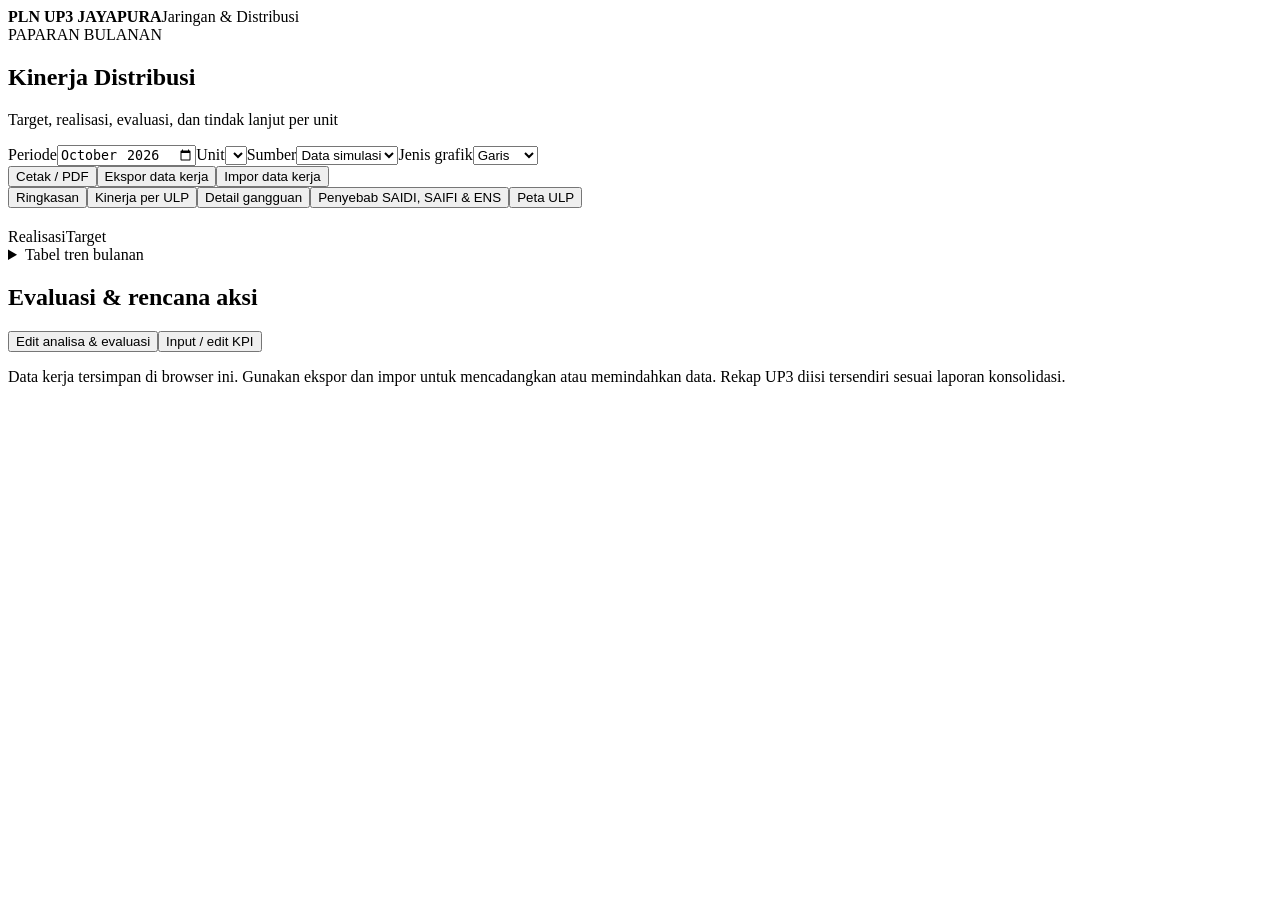
==== index.html @ 33f9b9b8 "DATA-1" ====
<!doctype html><html lang="id"><meta charset="utf-8"><meta name="viewport" content="width=device-width,initial-scale=1"><title>Kinerja Distribusi | UP3 Jayapura</title>
<link rel="stylesheet" href="./assets/styles.css">
<header><strong>PLN <span>UP3 JAYAPURA</span></strong><span>Jaringan &amp; Distribusi</span></header>
<main><section class="hero"><div><div class="eyebrow">PAPARAN BULANAN</div><h1>Kinerja Distribusi</h1><p>Target, realisasi, evaluasi, dan tindak lanjut per unit</p></div><div id="heroPeriod" class="period" style="font-weight:700"></div></section>
<section class="controls" aria-label="Filter paparan"><label>Periode<input id="month" type="month" min="2000-01" max="2099-12" value="2026-10" required></label><label>Unit<select id="unit"></select></label><label>Sumber<select id="source"><option value="demo">Data simulasi</option><option value="work">Data kerja</option></select></label><label id="chartControl">Jenis grafik<select id="chartType"><option value="line">Garis</option><option value="bar">Batang</option><option value="dot">Titik</option></select></label><div class="toolbar tools"><button id="print">Cetak / PDF</button><button id="export">Ekspor data kerja</button><button id="import">Impor data kerja</button><input id="file" type="file" accept=".json,application/json" hidden></div></section>
<div class="summary" id="summary" aria-live="polite"></div>
<nav class="toolbar views" id="views" aria-label="Menu paparan">
<button data-view="overview" aria-pressed="true">Ringkasan</button><button data-view="comparison" aria-pressed="false">Kinerja per ULP</button><button data-view="assets" aria-pressed="false">Detail gangguan</button><button data-view="causes" aria-pressed="false">Penyebab SAIDI, SAIFI &amp; ENS</button><button data-view="map" aria-pressed="false">Peta ULP</button>
</nav>
<div id="overview"><div class="tabs" id="tabs" aria-label="Kelompok indikator"></div><div class="grid" id="tiles"></div>
<section class="detail"><article class="panel"><h2 id="chartTitle"></h2><p class="muted" id="chartSub"></p><div class="legend"><span><i style="background:#008577"></i>Realisasi</span><span><i style="background:#49748e"></i>Target</span></div><div class="chart" id="chart"></div><details><summary>Tabel tren bulanan</summary><div class="tablewrap" id="trendTable"></div></details></article>
<article class="panel"><div class="sectionhead"><h2>Evaluasi &amp; rencana aksi</h2><div class="toolbar"><button class="primary edit" id="editNotes">Edit analisa &amp; evaluasi</button><button class="edit" id="edit">Input / edit KPI</button></div></div><p class="muted" id="notePeriod"></p><div class="notes" id="notes"></div></article></section>
</div>
<section class="panel workspace" id="workspace" hidden></section>
<p class="muted">Data kerja tersimpan di browser ini. Gunakan ekspor dan impor untuk mencadangkan atau memindahkan data. Rekap UP3 diisi tersendiri sesuai laporan konsolidasi.</p></main>
<dialog id="dialog"><form id="editor"><h2 id="editTitle"></h2><p id="editPeriod" class="muted"></p><div class="formgrid" id="fields"></div><p id="error" class="bad" role="alert"></p><div class="bottom"><button type="button" id="cancel">Batal</button><button type="submit" class="primary">Simpan</button></div></form></dialog>
<dialog id="detailDialog"><form id="detailEditor"><h2 id="detailTitle"></h2><p class="muted" id="detailPeriod"></p><div class="formgrid" id="detailFields"></div><p id="detailError" class="bad" role="alert"></p><div class="bottom"><button type="button" id="detailCancel">Batal</button><button type="submit" class="primary">Simpan</button></div></form></dialog>
<script src="./assets/dashboard.js" defer></script></html>
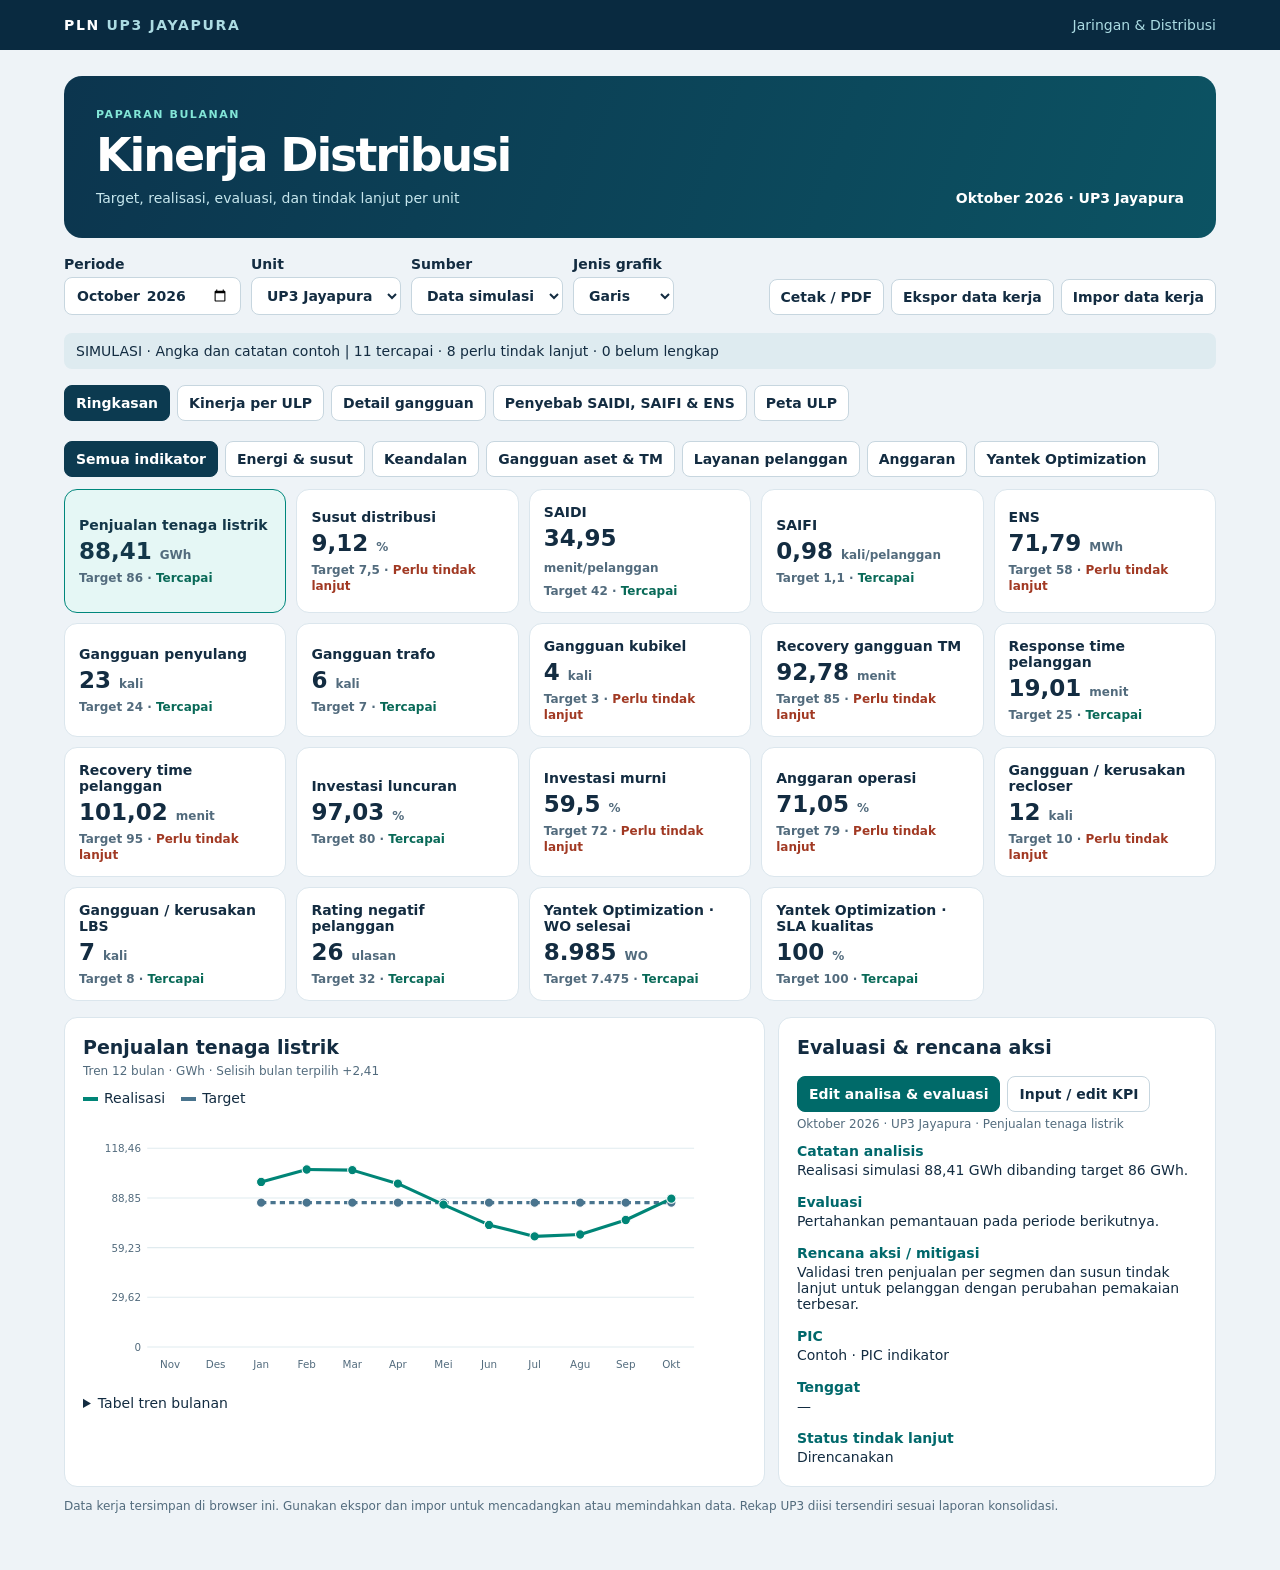
==== commit 11ec842d: "DATA-2" ====
--- a/index.html
+++ b/index.html
@@ -1,5 +1,15 @@
-<!doctype html><html lang="id"><meta charset="utf-8"><meta name="viewport" content="width=device-width,initial-scale=1"><title>Kinerja Distribusi | UP3 Jayapura</title>
-<link rel="stylesheet" href="./assets/styles.css">
+<!doctype html>
+<html lang="id">
+<head>
+<meta charset="utf-8"><meta name="viewport" content="width=device-width,initial-scale=1"><title>Kinerja Distribusi | UP3 Jayapura</title>
+<link rel="icon" href="data:image/svg+xml,%3Csvg%20xmlns%3D%22http%3A%2F%2Fwww.w3.org%2F2000%2Fsvg%22%20viewBox%3D%220%200%2064%2064%22%20role%3D%22img%22%20aria-label%3D%22Kinerja%20Distribusi%22%3E%0A%20%20%3Crect%20width%3D%2264%22%20height%3D%2264%22%20rx%3D%2213%22%20fill%3D%22%23092a40%22%2F%3E%0A%20%20%3Cpath%20d%3D%22M14%2049h36M19%2043V33m13%2010V25m13%2018V17%22%20fill%3D%22none%22%20stroke%3D%22%2382e6d7%22%20stroke-width%3D%225%22%20stroke-linecap%3D%22round%22%2F%3E%0A%3C%2Fsvg%3E">
+<style>
+*{box-sizing:border-box}body{margin:0;background:#eef3f7;color:#132c41;font:14px system-ui,sans-serif}header{background:#092a40;color:white;padding:17px max(5vw,18px);display:flex;justify-content:space-between;align-items:center;gap:12px}header strong{letter-spacing:.12em}header span{color:#acdce3}main{max-width:1460px;margin:auto;padding:26px 5vw 45px}.hero{background:linear-gradient(110deg,#0c354e,#0c5363);color:white;border-radius:18px;padding:32px;display:flex;align-items:end;justify-content:space-between;gap:20px;flex-wrap:wrap}.hero p{color:#c6e6ed;margin:8px 0 0}.hero h1{font-size:clamp(27px,4vw,46px);letter-spacing:-.045em;margin:7px 0}.eyebrow{font-weight:750;letter-spacing:.14em;font-size:11px;color:#82e6d7}.controls{display:flex;gap:10px;flex-wrap:wrap;align-items:end;margin:18px 0}label{display:grid;gap:5px;font-weight:650}input,select,textarea,button{font:inherit;color:inherit;border-radius:8px;border:1px solid #c7d6df;padding:9px 11px;background:white}button{cursor:pointer;font-weight:650}button:hover{background:#e7f4f5}button.primary{background:#006a69;color:white;border-color:#006a69}button[aria-pressed=true]{background:#0c3a50;color:white;border-color:#0c3a50}button:focus-visible{outline:3px solid #1ba6af;outline-offset:2px}.tabs{display:flex;gap:7px;flex-wrap:wrap;margin:20px 0 12px}.grid{display:grid;grid-template-columns:repeat(auto-fit,minmax(min(100%,205px),1fr));gap:10px}.tile,.panel{background:#fff;border:1px solid #dbe6ed;border-radius:13px}.tile{text-align:left;padding:14px;min-height:109px}.tile[aria-pressed=true]{background:#e5f7f5;color:#133749;border-color:#00877c}.tile strong{display:block;font-size:23px;margin:5px 0}.muted{color:#526b7d;font-size:12px}.bad{color:#a13923}.good{color:#086957}.detail{display:grid;grid-template-columns:1.6fr 1fr;gap:13px;margin-top:16px}.panel{padding:18px;min-width:0}.panel h2{margin:0 0 6px;font-size:19px}.panel p{margin:5px 0 12px}.chart{width:100%;overflow:auto}.chart svg{width:100%;min-width:460px;display:block}.legend{display:flex;gap:16px;flex-wrap:wrap;margin:8px 0}.legend i{display:inline-block;width:15px;height:4px;vertical-align:middle;margin-right:6px}.notes{display:grid;gap:13px}.notes p{white-space:pre-wrap;overflow-wrap:anywhere;margin:3px 0}.notes strong{display:block;color:#00686b}dialog{border:0;border-radius:14px;width:min(700px,95vw);max-height:90vh;color:#132c41;padding:20px}dialog::backdrop{background:#092a40aa}.formgrid{display:grid;grid-template-columns:1fr 1fr;gap:10px}.wide{grid-column:1/-1}textarea{resize:vertical;min-height:55px;width:100%}.bottom{display:flex;gap:8px;justify-content:flex-end;margin-top:12px}.summary{padding:10px 12px;background:#deebf0;border-radius:8px}.tools{margin-left:auto}.tablewrap{overflow:auto}table{width:100%;border-collapse:collapse;font-size:12px}td,th{padding:7px;text-align:left;border-bottom:1px solid #e3ecf0}summary{cursor:pointer;margin-top:12px}.small{font-size:12px}.toolbar{display:flex;gap:7px;flex-wrap:wrap}.period{white-space:nowrap}@media(max-width:850px){.detail{grid-template-columns:1fr}.tools{margin-left:0}.hero{padding:20px}}@media print{header,.hero,.tile,.panel{print-color-adjust:exact;-webkit-print-color-adjust:exact}.tools,.tabs,.edit,dialog,details{display:none!important}main{padding:12px}.detail{grid-template-columns:1.6fr 1fr}.panel,.grid{break-inside:avoid}.chart svg{min-width:0}}
+.views{margin:16px 0 0}.workspace{margin-top:14px}.workspace[hidden],#overview[hidden]{display:none}.sectionhead{display:flex;justify-content:space-between;align-items:start;gap:12px;flex-wrap:wrap}.sectionhead select{max-width:100%}.compare{display:grid;gap:11px;margin-top:14px}.compare-row{display:grid;grid-template-columns:112px minmax(100px,1fr) 152px;gap:10px;align-items:center}.compare-row button{text-align:left}.tracks{display:grid;gap:4px}.track{height:7px;background:#e9f0f3;border-radius:6px;position:relative;overflow:hidden}.track span{display:block;height:100%;border-radius:6px;background:#008577}.track.target span{background:#49748e}.compare-row small{font-variant-numeric:tabular-nums}.map-scroll{overflow:auto;border-radius:11px}.map-box{position:relative;aspect-ratio:9/4;min-width:690px;overflow:hidden;background:repeating-linear-gradient(0deg,transparent 0 59px,#c7dde4 60px),repeating-linear-gradient(90deg,#e3eff2 0 59px,#c7dde4 60px)}.map-box img{position:absolute;width:28.44445%;height:64%;filter:saturate(.66);pointer-events:none}.pin{position:absolute;z-index:1;transform:translate(-50%,-50%);padding:4px 7px;background:#fff;border:1px solid #5d7887;box-shadow:0 1px 5px #1235;white-space:nowrap;font-size:11px}.pin b,.dot{display:inline-block;width:9px;height:9px;border-radius:50%;background:#6b8292;margin-right:5px}.pin b.good,.dot.good{background:#008577}.pin b.bad,.dot.bad{background:#b43e25}.map-box svg{position:absolute;width:100%;height:100%;pointer-events:none}.map-units{display:flex;flex-wrap:wrap;gap:7px}.map-units button{font-size:12px}.data-filters{display:flex;flex-wrap:wrap;gap:8px;margin:14px 0}.data-filters input{max-width:180px}.details-table{margin-top:12px}.details-table td{vertical-align:top;overflow-wrap:anywhere}.row-actions{white-space:nowrap}.row-actions button{padding:4px 6px;font-size:11px}.detailbar{display:grid;grid-template-columns:minmax(110px,200px) minmax(50px,1fr) minmax(75px,auto);gap:9px;align-items:center;margin:7px 0}.detailbar .track{height:9px}.tablewrap h3{margin:14px 0 6px;font-size:14px}.legend-key{display:flex;gap:12px;flex-wrap:wrap}.map-attribution{text-align:right}.map-attribution a{color:inherit}@media(max-width:540px){.compare-row{grid-template-columns:91px 1fr 84px;gap:6px}.compare-row button{padding:6px;font-size:12px}.formgrid{grid-template-columns:1fr}}@media print{.views,.data-filters,.row-actions,.map-units{display:none!important}.map-box{min-width:0}.workspace{break-inside:auto}.compare-row{break-inside:avoid}}
+.breakdowns{display:grid;grid-template-columns:repeat(auto-fit,minmax(min(100%,320px),1fr));gap:12px;margin:14px 0}.breakdown{border:1px solid #dbe6ed;border-radius:10px;padding:12px;min-width:0;break-inside:avoid}.breakdown h3{margin:0 0 9px;font-size:14px}.breakdown .detailbar{grid-template-columns:minmax(80px,1fr) minmax(30px,.8fr) auto;font-size:12px}.breakdown .detailbar span{overflow-wrap:anywhere}.details-table td{min-width:82px}
+</style>
+</head>
+<body>
 <header><strong>PLN <span>UP3 JAYAPURA</span></strong><span>Jaringan &amp; Distribusi</span></header>
 <main><section class="hero"><div><div class="eyebrow">PAPARAN BULANAN</div><h1>Kinerja Distribusi</h1><p>Target, realisasi, evaluasi, dan tindak lanjut per unit</p></div><div id="heroPeriod" class="period" style="font-weight:700"></div></section>
 <section class="controls" aria-label="Filter paparan"><label>Periode<input id="month" type="month" min="2000-01" max="2099-12" value="2026-10" required></label><label>Unit<select id="unit"></select></label><label>Sumber<select id="source"><option value="demo">Data simulasi</option><option value="work">Data kerja</option></select></label><label id="chartControl">Jenis grafik<select id="chartType"><option value="line">Garis</option><option value="bar">Batang</option><option value="dot">Titik</option></select></label><div class="toolbar tools"><button id="print">Cetak / PDF</button><button id="export">Ekspor data kerja</button><button id="import">Impor data kerja</button><input id="file" type="file" accept=".json,application/json" hidden></div></section>
@@ -15,4 +25,517 @@
 <p class="muted">Data kerja tersimpan di browser ini. Gunakan ekspor dan impor untuk mencadangkan atau memindahkan data. Rekap UP3 diisi tersendiri sesuai laporan konsolidasi.</p></main>
 <dialog id="dialog"><form id="editor"><h2 id="editTitle"></h2><p id="editPeriod" class="muted"></p><div class="formgrid" id="fields"></div><p id="error" class="bad" role="alert"></p><div class="bottom"><button type="button" id="cancel">Batal</button><button type="submit" class="primary">Simpan</button></div></form></dialog>
 <dialog id="detailDialog"><form id="detailEditor"><h2 id="detailTitle"></h2><p class="muted" id="detailPeriod"></p><div class="formgrid" id="detailFields"></div><p id="detailError" class="bad" role="alert"></p><div class="bottom"><button type="button" id="detailCancel">Batal</button><button type="submit" class="primary">Simpan</button></div></form></dialog>
-<script src="./assets/dashboard.js" defer></script></html>
+<noscript>Aktifkan JavaScript di browser untuk membuka dashboard.</noscript>
+<script>
+const indicators=[
+['sales','Penjualan tenaga listrik','GWh','up',86,0],
+['loss','Susut distribusi','%', 'down',7.5,0],
+['saidi','SAIDI','menit/pelanggan','down',42,1],
+['saifi','SAIFI','kali/pelanggan','down',1.1,1],
+['ens','ENS','MWh','down',58,1],
+['feeder','Gangguan penyulang','kali','down',24,2],
+['transformer','Gangguan trafo','kali','down',7,2],
+['cubicle','Gangguan kubikel','kali','down',3,2],
+['tm','Recovery gangguan TM','menit','down',85,2],
+['response','Response time pelanggan','menit','down',25,3],
+['recovery','Recovery time pelanggan','menit','down',95,3],
+['carry','Investasi luncuran','%','up',80,4],
+['pure','Investasi murni','%','up',72,4],
+['operation','Anggaran operasi','%','up',79,4],
+['recloser','Gangguan / kerusakan recloser','kali','down',10,2],
+['lbs','Gangguan / kerusakan LBS','kali','down',8,2],
+['negative','Rating negatif pelanggan','ulasan','down',32,3],
+['yantek_wo','Yantek Optimization · WO selesai','WO','up',7475,5],
+['yantek_sla','Yantek Optimization · SLA kualitas','%','up',100,5]
+];
+const units=['UP3 Jayapura','ULP Jayapura','ULP Abepura','ULP Sentani','ULP Arso','ULP Genyem','ULP Sarmi'];
+const groups=['Semua indikator','Energi & susut','Keandalan','Gangguan aset & TM','Layanan pelanggan','Anggaran','Yantek Optimization'];
+const notesFields=[['analysis','Catatan analisis'],['evaluation','Evaluasi'],['action','Rencana aksi / mitigasi'],['owner','PIC'],['deadline','Tenggat'],['status','Status tindak lanjut']];
+const actions=[
+'Validasi tren penjualan per segmen dan susun tindak lanjut untuk pelanggan dengan perubahan pemakaian terbesar.',
+'Rekonsiliasi neraca energi dan prioritaskan pemeriksaan titik ukur dengan selisih terbesar.',
+'Urutkan kejadian menurut menit-pelanggan padam dan evaluasi pemulihan pada segmen berdampak terbesar.',
+'Identifikasi penyulang dengan gangguan berulang dan verifikasi hasil perbaikan pada periode berikutnya.',
+'Petakan kejadian penyumbang ENS terbesar dan evaluasi opsi pemulihan pasokan.',
+'Kaji log gangguan per penyulang dan prioritaskan inspeksi titik berulang.',
+'Cocokkan riwayat gangguan dengan pembebanan dan hasil inspeksi trafo.',
+'Verifikasi riwayat gangguan dan hasil pemeriksaan kubikel sebelum menetapkan prioritas pemeliharaan.',
+'Tinjau kronologi gangguan TM dan identifikasi tahap pemulihan yang paling lama.',
+'Bandingkan waktu penerimaan laporan dan waktu petugas tiba untuk menilai hambatan penugasan.',
+'Kelompokkan tiket berdasarkan durasi pemulihan dan kaji penyebab pada tiket terlama.',
+'Cocokkan jadwal penyelesaian pekerjaan luncuran dengan progres fisik dan dokumen pembayaran.',
+'Periksa kesesuaian jadwal kontrak, progres fisik, dan rencana pembayaran investasi murni.',
+'Rekonsiliasi realisasi biaya operasi dengan rencana periode dan tindak lanjuti deviasi utama.',
+'Tinjau pola gangguan recloser per merek, rating, dan lokasi untuk menentukan prioritas pemeriksaan.',
+'Periksa tren gangguan LBS per merek dan rating, lalu susun jadwal pemeriksaan sesuai hasil evaluasi.',
+'Kelompokkan ulasan negatif menurut keluhan pelanggan dan pantau penyelesaian tiket terkait.',
+'Bandingkan WO selesai dengan target per ULP dan evaluasi backlog per regu.',
+'Tinjau hasil verifikasi kualitas WO dan tindak lanjuti temuan berulang.'
+];
+const $=id=>document.getElementById(id), storageKey='jayapura-distribusi-v1';
+const esc=v=>String(v??'').replace(/[&<>"']/g,c=>({'&':'&amp;','<':'&lt;','>':'&gt;','"':'&quot;',"'":'&#39;'}[c]));
+const fmt=v=>v==null?'—':new Intl.NumberFormat('id-ID',{maximumFractionDigits:2}).format(v);
+const dateFmt=(value,style='long')=>new Intl.DateTimeFormat('id-ID',{month:style,year:'numeric',timeZone:'UTC'}).format(new Date(value+'-01T00:00:00Z'));
+let group=0, selected=0, db={};
+try{
+ const saved=JSON.parse(localStorage.getItem(storageKey)||'{}');
+ if(saved&&typeof saved==='object'&&!Array.isArray(saved))db=saved;
+}catch{}
+$('unit').innerHTML=units.map(u=>'<option>'+u+'</option>').join('');
+if(Object.keys(db).length)$('source').value='work';
+let chartType='line';
+try{
+ const preferred=localStorage.getItem(storageKey+'-chart');
+ if(['line','bar','dot'].includes(preferred))chartType=preferred;
+}catch{}
+$('chartType').value=chartType;
+$('chartType').onchange=()=>{
+ chartType=$('chartType').value;
+ try{localStorage.setItem(storageKey+'-chart',chartType)}catch{}
+ render();
+};
+const key=(m,u,id)=>[m,u,id].join('|');
+const budget=i=>indicators[i][5]===4;
+const integer=i=>['kali','ulasan','WO'].includes(indicators[i][2]);
+const capped=i=>['loss','yantek_sla'].includes(indicators[i][0]);
+const validMonth=m=>/^20\d\d-(0[1-9]|1[0-2])$/.test(m);
+function values(m,i,u=$('unit').value){
+ if($('source').value==='work')return db[key(m,u,indicators[i][0])]||{};
+ if(!/^2026-(0[1-9]|10)$/.test(m))return {};
+ const n=Number(m.slice(5)), unit=units.indexOf(u), meta=indicators[i];
+ const scale=meta[0]==='yantek_wo'?[1,.25,.32,.18,.1,.09,.06][unit]:unit&&(integer(i)||[0,4].includes(i))?[1,.2,.25,.23,.13,.11,.08][unit]:1;
+ const factor=budget(i)?(n+2)/12:1;
+ const round=v=>integer(i)?Math.round(v):Math.round(v*100)/100;
+ const target=meta[0]==='yantek_wo'&&unit===6?447:round(meta[4]*scale*factor);
+ const simulated=round(target*(1+Math.sin(i*1.9+(budget(i)?0:n*.64)+unit*.71)*(meta[0]==='yantek_sla' ? .035 : .24)));
+ const actual=capped(i)?Math.min(100,simulated):simulated;
+ return {target,actual,analysis:'Realisasi simulasi '+fmt(actual)+' '+meta[2]+' dibanding target '+fmt(target)+' '+meta[2]+'.',evaluation:status({target,actual},i)==='Tercapai'?'Pertahankan pemantauan pada periode berikutnya.':'Telusuri sumber deviasi sebelum menetapkan prioritas tindak lanjut.',action:actions[i],owner:'Contoh · PIC indikator',deadline:'',status:'Direncanakan'};
+}
+function status(r,i){
+ if(r.actual==null||r.target==null)return 'Belum lengkap';
+ return (indicators[i][3]==='up'?r.actual>=r.target:r.actual<=r.target)?'Tercapai':'Perlu tindak lanjut';
+}
+function series(month){
+ const [y,m]=month.split('-').map(Number);
+ return Array.from({length:12},(_,i)=>{const d=new Date(Date.UTC(y,m-12+i,1));const p=d.toISOString().slice(0,7);return {p,...values(p,selected)}});
+}
+function performancePlot(points,meta,empty){
+ const all=points.flatMap(p=>[p.actual,p.target]).filter(v=>v!=null);
+ if(!all.length)return '<p class="summary">'+empty+'</p>';
+ const max=Math.max(...all)*1.12||1, spacing=528/points.length;
+ const x=i=>62+spacing*(i+.5), y=v=>225-192*(v/max);
+ const width=Math.min(20,spacing*.32);
+ let svg='<svg data-chart-type="'+chartType+'" viewBox="0 0 640 260" role="img" aria-label="Grafik target dan realisasi '+meta[1]+'">';
+ for(let j=0;j<=4;j++){
+  const v=max*(j/4);
+  svg+='<path d="M62 '+y(v)+'H590" stroke="#e0ebef"/><text x="56" y="'+(y(v)+4)+'" text-anchor="end" fill="#526b7d" font-size="10">'+fmt(v)+'</text>';
+ }
+ points.forEach((p,i)=>{svg+='<text x="'+x(i)+'" y="245" text-anchor="middle" font-size="10" fill="#526b7d">'+esc(p.label)+'</text>'});
+ for(const [field,color,dash,label,offset] of [['target','#49748e','5 4','Target',-1],['actual','#008577','0','Realisasi',1]]){
+  points.forEach((p,i)=>{
+   const value=p[field];
+   if(value==null)return;
+   const title='<title>'+esc(p.fullLabel??p.label)+' · '+label+' '+fmt(value)+' '+meta[2]+'</title>';
+   if(chartType==='bar'){
+    const height=Math.max(1.5,225-y(value)), left=x(i)+offset*(width/2+1)-width/2;
+    svg+='<rect x="'+left+'" y="'+(225-height)+'" width="'+width+'" height="'+height+'" fill="'+color+'" rx="2">'+title+'</rect>';
+    return;
+   }
+   if(chartType==='line'&&i&&points[i-1][field]!=null)svg+='<path d="M'+x(i-1)+' '+y(points[i-1][field])+' L'+x(i)+' '+y(value)+'" fill="none" stroke="'+color+'" stroke-width="3" stroke-dasharray="'+dash+'"/>';
+   const shift=chartType==='dot'?offset*5:0;
+   svg+='<circle cx="'+(x(i)+shift)+'" cy="'+y(value)+'" r="4.5" fill="'+color+'" stroke="#fff" stroke-width="1">'+title+'</circle>';
+  });
+ }
+ return svg+'</svg>';
+}
+function draw(month){
+ const points=series(month), meta=indicators[selected];
+ $('trendTable').innerHTML='<table><thead><tr><th>Bulan</th><th>Target</th><th>Realisasi</th></tr></thead><tbody>'+points.map(p=>'<tr><td>'+dateFmt(p.p)+'</td><td>'+fmt(p.target)+'</td><td>'+fmt(p.actual)+'</td></tr>').join('')+'</tbody></table>';
+ const labels=points.map(p=>({...p,label:dateFmt(p.p,'short').split(' ')[0],fullLabel:dateFmt(p.p)}));
+ $('chart').innerHTML=performancePlot(labels,meta,'Belum ada angka untuk 12 bulan terakhir pada pilihan ini.');
+}
+function render(){
+ const m=$('month').value;
+ if(!/^20\d\d-(0[1-9]|1[0-2])$/.test(m))return;
+ $('chartControl').style.display=['overview','comparison'].includes(view)?'':'none';
+ const period=dateFmt(m)+' · '+$('unit').value;
+ $('heroPeriod').textContent=period;
+ const demo=$('source').value==='demo';
+ const statuses=indicators.map((_,i)=>status(values(m,i),i));
+ $('summary').textContent=(demo?'SIMULASI · Angka dan catatan contoh':'DATA KERJA · Input pengguna')+'  |  '+statuses.filter(s=>s==='Tercapai').length+' tercapai · '+statuses.filter(s=>s==='Perlu tindak lanjut').length+' perlu tindak lanjut · '+statuses.filter(s=>s==='Belum lengkap').length+' belum lengkap';
+ $('tabs').innerHTML=groups.map((g,i)=>'<button data-group="'+i+'" aria-pressed="'+(i===group)+'">'+g+'</button>').join('');
+ $('tiles').innerHTML=indicators.map((meta,i)=>{
+  if(group&&meta[5]!==group-1)return '';
+  const r=values(m,i), s=status(r,i),cls=s==='Tercapai'?'good':s==='Perlu tindak lanjut'?'bad':'muted';
+  return '<button class="tile" data-indicator="'+i+'" aria-pressed="'+(i===selected)+'">'+meta[1]+'<strong>'+fmt(r.actual)+' <span class="muted">'+meta[2]+'</span></strong><span class="muted">Target '+fmt(r.target)+' · </span><span class="small '+cls+'">'+s+'</span></button>';
+ }).join('');
+ const meta=indicators[selected], r=values(m,selected), delta=r.actual==null||r.target==null?null:r.actual-r.target;
+ $('chartTitle').textContent=meta[1];
+ $('chartSub').textContent='Tren 12 bulan · '+meta[2]+(budget(selected)?' · penyerapan kumulatif':'')+' · Selisih bulan terpilih '+(delta==null?'—':(delta>0?'+':'')+fmt(delta)+(meta[2]==='%'?' poin persentase':''));
+ $('notePeriod').textContent=period+' · '+meta[1];
+ $('notes').innerHTML=notesFields.map(([k,label])=>'<div><strong>'+label+'</strong><p>'+esc(r[k]||'—')+'</p></div>').join('');
+ if(view==='overview')draw(m);else renderWorkspace(m);
+}
+$('tabs').onclick=e=>{if(!e.target.matches('[data-group]'))return;group=Number(e.target.dataset.group);if(group&&indicators[selected][5]!==group-1)selected=indicators.findIndex(x=>x[5]===group-1);render()};
+$('tiles').onclick=e=>{const b=e.target.closest('[data-indicator]');if(b){selected=Number(b.dataset.indicator);render();$('tiles').querySelector('[aria-pressed=true]').focus()}};
+for(const id of ['month','unit','source'])$(id).onchange=render;
+$('print').onclick=()=>window.print();
+let editKey, notesOnly;
+$('edit').onclick=()=>openEditor(false);
+$('editNotes').onclick=()=>openEditor(true);
+function openEditor(onlyNotes){
+ const m=$('month').value;if(!$('month').reportValidity()||!/^20\d\d-(0[1-9]|1[0-2])$/.test(m))return;
+ const meta=indicators[selected], u=$('unit').value;
+ notesOnly=onlyNotes;
+ editKey=key(m,u,meta[0]);const r=db[editKey]||{};
+ $('editTitle').textContent=(notesOnly?'Edit analisa & evaluasi · ':'Input data kerja · ')+meta[1];
+ $('editPeriod').textContent=dateFmt(m)+' · '+u+(!notesOnly&&budget(selected)?' · masukkan persentase kumulatif penyerapan':'');
+ const amount=(k,label)=>'<label>'+label+' ('+meta[2]+')<input name="'+k+'" type="number" min="0" step="'+(integer(selected)?1:'any')+'" '+(capped(selected)?'max="100"':'')+' value="'+esc(r[k])+'"></label>';
+ $('fields').innerHTML=(notesOnly?'':amount('target','Target')+amount('actual','Realisasi'))+(notesOnly?notesFields.slice(0,2):notesFields).map(([k,label],i)=>'<label class="'+(i<3?'wide':'')+'">'+label+(i<3?'<textarea name="'+k+'" maxlength="3000">'+esc(r[k])+'</textarea>':k==='status'?'<select name="status">'+['','Direncanakan','Berjalan','Selesai','Tertunda'].map(s=>'<option value="'+s+'" '+(r[k]===s?'selected':'')+'>'+(s||'Pilih status')+'</option>').join('')+'</select>':'<input name="'+k+'" maxlength="160" type="'+(k==='deadline'?'date':'text')+'" value="'+esc(r[k])+'">')+'</label>').join('');
+ $('error').textContent='';$('dialog').showModal();
+ if(notesOnly)$('editor').elements.analysis.focus();
+}
+$('cancel').onclick=()=>$('dialog').close();
+function persist(next){localStorage.setItem(storageKey,JSON.stringify(next));db=next}
+$('editor').onsubmit=e=>{
+ e.preventDefault();const row=Object.fromEntries(new FormData(e.target));
+ if(!notesOnly)for(const k of ['target','actual'])row[k]=row[k]===''?null:Number(row[k]);
+ try{persist({...db,[editKey]:{...db[editKey],...row}});$('source').value='work';$('dialog').close();render();if(notesOnly)$('summary').textContent+=' · Analisa dan evaluasi tersimpan'}catch{$('error').textContent='Data gagal disimpan. Periksa izin atau kapasitas penyimpanan browser.'}
+};
+$('export').onclick=()=>{
+ const url=URL.createObjectURL(new Blob([JSON.stringify({version:1,records:db},null,2)],{type:'application/json'}));
+ const a=document.createElement('a');a.href=url;a.download='Data_Kinerja_UP3_Jayapura.json';a.click();setTimeout(()=>URL.revokeObjectURL(url),1000);
+};
+$('import').onclick=()=>$('file').click();
+$('file').onchange=async e=>{
+ const file=e.target.files[0];if(!file)return;
+ try{
+  const {version,records}=JSON.parse(await file.text());
+  if(version!==1||!records||Array.isArray(records)||typeof records!=='object')throw Error();
+  const clean={};
+  for(const [id,row] of Object.entries(records)){
+   const [m,u,k,...extra]=id.split('|');const i=indicators.findIndex(a=>a[0]===k);
+   if(extra.length||!/^20\d\d-(0[1-9]|1[0-2])$/.test(m)||!units.includes(u)||i<0||!row||Array.isArray(row)||typeof row!=='object')throw Error();
+   const safe={};
+   for(const f of ['target','actual']){
+    const v=row[f];if(v!=null&&(!Number.isFinite(v)||v<0||(capped(i)&&v>100)||(integer(i)&&!Number.isInteger(v))))throw Error();safe[f]=v??null;
+   }
+   for(const [f] of notesFields){const v=row[f]??'';if(typeof v!=='string'||v.length>3000)throw Error();safe[f]=v}
+   if(row.details!==undefined){
+    const schema=detailSchema(k);
+    if(!schema||!Array.isArray(row.details))throw Error();
+    safe.details=row.details.map(entry=>validateDetail(entry,schema));
+   }
+   clean[id]=safe;
+  }
+  const collisions=Object.keys(clean).filter(id=>Object.hasOwn(db,id)).length;
+  if(collisions&&!confirm(collisions+' entri pada periode, unit, dan indikator yang sama akan diperbarui. Lanjutkan?'))return;
+  for(const id of Object.keys(clean))clean[id]={...db[id],...clean[id]};
+  persist({...db,...clean});$('source').value='work';render();
+  $('summary').textContent+=' · '+Object.keys(clean).length+' entri diimpor';
+ }catch{alert('Impor gagal. Gunakan file JSON hasil ekspor dashboard dan periksa kapasitas penyimpanan.')}finally{e.target.value=''}
+};
+const assetIds=['feeder','transformer','cubicle','recloser','lbs'];
+const causeIds=['saidi','saifi','ens'];
+const findIndicator=id=>indicators.findIndex(row=>row[0]===id);
+const faultCodes={
+ I1:'Komponen JTM',I2:'Peralatan JTM',I3:'Gardu',I4:'Tiang',
+ E1:'Pohon',E2:'Bencana Alam',E3:'Hewan/Pihak ke-3',E4:'Layangan/Benda Asing'
+};
+const faultCodeLabel=code=>Object.hasOwn(faultCodes,code)?code+' · '+faultCodes[code]:code;
+const faultCodeGroup=code=>code.startsWith('I')?'Internal':'Eksternal';
+const faultCodeField=['causeCode','Kode penyebab gangguan',Object.keys(faultCodes)];
+const assetFields=[
+ ['asset','Nama / ID aset','text',true],['rating','Rating teknis (mis. 630 A atau 160 kVA)','text'],
+ ['brand','Merek / pabrikan','text'],['date','Tanggal kejadian','date'],
+ faultCodeField,['cause','Penyebab / indikasi','text'],['count','Jumlah kejadian','number',true],
+ ['note','Catatan / tindakan','text']
+];
+const outageKinds=['Terencana','Tidak terencana','Emergency','Eksternal'];
+const upstreamSources=['KIT','Transmisi','GI'];
+const causeGroups=['Internal','Eksternal'];
+const feederKinds=['Temporary','Permanent'];
+const internalCauses=['Komponen','Material','Konstruksi / instalasi','Proteksi / setting','Peralatan'];
+const externalCauses=['Pohon / vegetasi','Hewan','Alam / petir','Cuaca ekstrem','Pihak ketiga'];
+const feederCauses=[...internalCauses,...externalCauses,'Belum teridentifikasi','Lainnya'];
+const feederFields=[
+ ...assetFields.slice(0,4),['faultType','Kategori gangguan',feederKinds],
+ faultCodeField,['cause','Penyebab gangguan','text',true],...assetFields.slice(6)
+];
+const causeFields=[
+ ['outageType','Kategori pemadaman',outageKinds],
+ ['upstream','Sumber eksternal',upstreamSources],
+ faultCodeField,
+ ['causeGroup','Kelompok penyebab',causeGroups],
+ ['cause','Penyebab','text',true],
+ ['contribution','Kontribusi indikator','number',true],
+ ['note','Catatan / sumber data','text']
+];
+const detailSchema=id=>id==='feeder'?feederFields:assetIds.includes(id)?assetFields:causeIds.includes(id)?causeFields:null;
+const emptyFilters=()=>({brand:'',rating:'',cause:'',faultType:'',outageType:'',causeGroup:'',causeCode:''});
+let view='overview', assetChoice='feeder', causeChoice='saidi', detailEdit, detailFilters=emptyFilters();
+function validateDetail(entry,schema,requireCategories=false){
+ if(!entry||typeof entry!=='object'||Array.isArray(entry))throw Error('Isi rincian dengan format yang sesuai.');
+ const clean={};
+ for(const [field,label,type,required] of schema){
+  const value=entry[field]??'';
+  if(Array.isArray(type)){
+   const needed=requireCategories&&field!=='causeCode'&&(field!=='upstream'||entry.outageType==='Eksternal');
+   if((value!==''&&!type.includes(value))||(needed&&!value))throw Error('Periksa isian '+label+'.');
+  }else if(type==='number'){
+   if(typeof value!=='number'||!Number.isFinite(value)||value<0||(field==='count'&&(!Number.isInteger(value)||value<1)))throw Error('Periksa nilai '+label+'.');
+  }else if(typeof value!=='string'||value.length>300||(required&&!value.trim()&&(field!=='cause'||schema!==feederFields||requireCategories))||(type==='date'&&value&&!/^20\d\d-\d\d-\d\d$/.test(value)))throw Error('Periksa isian '+label+'.');
+  clean[field]=typeof value==='string'?value.trim():value;
+ }
+ if(clean.causeCode&&clean.causeGroup&&clean.causeGroup!==faultCodeGroup(clean.causeCode))throw Error('Kelompok penyebab harus sesuai dengan kode gangguan.');
+ if(clean.upstream&&clean.outageType!=='Eksternal')throw Error('Sumber eksternal berlaku untuk kategori pemadaman Eksternal.');
+ return clean;
+}
+function selectIndicator(id,choices,label,active){
+ return '<label>'+label+'<select id="'+id+'">'+choices.map(k=>'<option value="'+k+'" '+(k===active?'selected':'')+'>'+indicators[findIndicator(k)][1]+'</option>').join('')+'</select></label>';
+}
+function showOverview(unit,i){
+ $('unit').value=unit;
+ selected=i;
+ if(group&&indicators[i][5]!==group-1)group=0;
+ changeView('overview');
+ $('tiles').querySelector('[aria-pressed=true]')?.focus();
+}
+function changeView(next){
+ view=next;
+ $('overview').hidden=view!=='overview';
+ $('workspace').hidden=view==='overview';
+ for(const button of $('views').querySelectorAll('button'))button.setAttribute('aria-pressed',String(button.dataset.view===view));
+ render();
+}
+$('views').onclick=e=>{
+ const button=e.target.closest('[data-view]');
+ if(!button)return;
+ const next=button.dataset.view, id=indicators[selected][0];
+ if(next==='assets'&&assetIds.includes(id))assetChoice=id;
+ if(next==='causes'&&causeIds.includes(id))causeChoice=id;
+ detailFilters=emptyFilters();
+ changeView(next);
+};
+const heading=(title,subtitle,control='')=>'<div class="sectionhead"><div><h2>'+title+'</h2><p class="muted">'+subtitle+'</p></div>'+control+'</div>';
+const bar=(value,max,cls='')=>'<div class="track '+cls+'" aria-hidden="true"><span style="width:'+Math.min(100,100*(value??0)/max)+'%"></span></div>';
+const statusClass=s=>s==='Tercapai'?'good':s==='Perlu tindak lanjut'?'bad':'muted';
+const allIds=indicators.map(row=>row[0]);
+function compareMarkup(m){
+ const meta=indicators[selected];
+ const rows=units.slice(1).map((u,j)=>({j:j+1,u,...values(m,selected,u)}));
+ const plot=performancePlot(rows.map(r=>({...r,label:r.u.slice(4)})),meta,'Belum ada angka per ULP pada periode ini.');
+ return heading('Kinerja per ULP',dateFmt(m)+' · '+meta[2]+' · Pilih ULP untuk membuka tren bulanannya.',selectIndicator('workspaceIndicator',allIds,'Indikator',meta[0]))+
+ '<div class="legend"><span><i style="background:#008577"></i>Realisasi</span><span><i style="background:#49748e"></i>Target</span></div><div class="chart">'+plot+'</div>'+
+ '<div class="tablewrap"><table><thead><tr><th>ULP</th><th>Realisasi</th><th>Target</th><th>Status</th></tr></thead><tbody>'+
+ rows.map(r=>'<tr><td><button data-unit="'+r.j+'">'+r.u.slice(4)+'</button></td><td>'+fmt(r.actual)+'</td><td>'+fmt(r.target)+'</td><td class="'+statusClass(status(r,selected))+'">'+status(r,selected)+'</td></tr>').join('')+'</tbody></table></div>';
+}
+const mapPlaces=[
+ {lat:-2.5333,lon:140.7,dx:36,dy:-29},
+ {lat:-2.5964,lon:140.6324,dx:33,dy:27},
+ {lat:-2.5684,lon:140.5052,dx:-52,dy:30},
+ {lat:-2.9028,lon:140.7657,dx:23,dy:26},
+ {lat:-2.5791,lon:140.1495,dx:-14,dy:25},
+ {lat:-1.8547,lon:138.7493,dx:0,dy:-24}
+];
+const worldPixel=(lat,lon)=>{
+ const world=256*2**9;
+ return [(lon+180)/360*world,(1-Math.asinh(Math.tan(lat*Math.PI/180))/Math.PI)/2*world];
+};
+function mapMarkup(m){
+ const meta=indicators[selected], width=900,height=400;
+ const [centerX,centerY]=worldPixel(-2.36,139.77);
+ const left=centerX-width/2, top=centerY-height/2;
+ let tiles='';
+ for(let x=Math.floor(left/256);x<=Math.floor((left+width)/256);x++){
+  for(let y=Math.floor(top/256);y<=Math.floor((top+height)/256);y++){
+   tiles+='<img alt="" loading="lazy" src="https://tile.openstreetmap.org/9/'+x+'/'+y+'.png" style="left:'+(x*256-left)/width*100+'%;top:'+(y*256-top)/height*100+'%">';
+  }
+ }
+ let points='',pins='';
+ const cards=mapPlaces.map((p,j)=>{
+  const u=units[j+1], r=values(m,selected,u), s=status(r,selected), cls=statusClass(s);
+  const [px,py]=worldPixel(p.lat,p.lon), x=px-left,y=py-top;
+  const color=cls==='good'?'#008577':cls==='bad'?'#b43e25':'#6b8292';
+  points+='<line x1="'+x+'" y1="'+y+'" x2="'+(x+p.dx)+'" y2="'+(y+p.dy)+'" stroke="#486577" stroke-width="1.4"/><circle cx="'+x+'" cy="'+y+'" r="5.5" fill="'+color+'" stroke="white" stroke-width="2"/>';
+  const label=u.slice(4)+' · '+fmt(r.actual);
+  pins+='<button class="pin" data-unit="'+(j+1)+'" title="'+u+' · '+s+'" style="left:'+(x+p.dx)/width*100+'%;top:'+(y+p.dy)/height*100+'%"><b class="'+cls+'"></b>'+label+'</button>';
+  return '<button data-unit="'+(j+1)+'"><i class="dot '+cls+'"></i>'+label+'</button>';
+ }).join('');
+ return heading('Peta ULP',dateFmt(m)+' · '+meta[2]+' · Titik menunjukkan pusat lokalitas sebagai acuan.',selectIndicator('workspaceIndicator',allIds,'Indikator',meta[0]))+
+ '<div class="map-scroll"><div class="map-box">'+tiles+'<svg viewBox="0 0 900 400" aria-hidden="true">'+points+'</svg>'+pins+'</div></div>'+
+ '<p class="muted map-attribution"><a href="https://www.openstreetmap.org/copyright" target="_blank" rel="noopener">© OpenStreetMap contributors</a></p><div class="legend-key muted"><span><i class="dot good"></i>Tercapai</span><span><i class="dot bad"></i>Perlu tindak lanjut</span><span><i class="dot"></i>Belum lengkap</span></div><p class="muted">Pilih penanda untuk membuka tren dan catatan ULP.</p><div class="map-units">'+cards+'</div>';
+}
+function detailData(m,id){
+ const i=findIndicator(id), r=values(m,i);
+ if($('source').value==='work')return r.details??[];
+ if(r.actual==null)return [];
+ if(causeIds.includes(id)){
+  const examples=[
+   {outageType:'Tidak terencana',causeGroup:'Eksternal',causeCode:'E1',cause:'Pohon / vegetasi'},
+   {outageType:'Terencana',causeGroup:'Internal',causeCode:'I1',cause:'Komponen'},
+   {outageType:'Emergency',causeGroup:'Eksternal',causeCode:'E2',cause:'Alam / petir'},
+   {outageType:'Eksternal',upstream:'GI',causeGroup:'Eksternal',cause:'Gangguan GI'}
+  ];
+  let balance=Math.round(r.actual*100);
+  return examples.map((row,j)=>{
+   const amount=j===3?balance:Math.min(balance,Math.round(r.actual*[42,28,17][j]));
+   balance-=amount;
+   return {...row,contribution:amount/100,note:'Contoh kontribusi'};
+  });
+ }
+ if(r.actual===0)return [];
+ const rating={feeder:['20 kV','20 kV'],transformer:['160 kVA','250 kVA'],cubicle:['630 A','400 A'],recloser:['630 A','800 A'],lbs:['630 A','400 A']}[id];
+ return [Math.ceil(r.actual*.6),r.actual-Math.ceil(r.actual*.6)].filter(n=>n>0).map((count,j)=>({asset:'Aset simulasi '+(j+1),rating:rating[j],brand:'Merek contoh '+(j+1),date:m+'-0'+(j+3),cause:['Pohon / vegetasi','Komponen'][j],causeCode:['E1','I1'][j],...(id==='feeder'?{faultType:feederKinds[j]}:{}),count,note:'Contoh tindak lanjut'}));
+}
+function aggregate(rows,groupBy,field){
+ const totals=new Map();
+ for(const row of rows){
+  const title=groupBy(row), k=title.toLocaleLowerCase('id');
+  const item=totals.get(k)??{title,total:0};
+  item.total+=row[field];
+  totals.set(k,item);
+ }
+ return [...totals.values()].sort((a,b)=>b.total-a.total);
+}
+const uncategorized='Belum dikategorikan';
+const filterSelect=(key,label,options)=>'<label>'+label+'<select data-filter-select="'+key+'">'+['',...options,uncategorized].map(v=>'<option value="'+v+'" '+(v===detailFilters[key]?'selected':'')+'>'+(key==='causeCode'?faultCodeLabel(v)||'Semua kode':v||'Semua kategori')+'</option>').join('')+'</select></label>';
+const filterText=(key,label,placeholder)=>'<label>'+label+'<input data-filter="'+key+'" value="'+esc(detailFilters[key])+'" placeholder="'+placeholder+'"></label>';
+function breakdown(title,rows,groupBy,field,meta,actual){
+ const totals=aggregate(rows,groupBy,field);
+ const max=Math.max(.01,...totals.map(r=>r.total));
+ return '<section class="breakdown"><h3>'+title+'</h3>'+totals.map(r=>'<div class="detailbar"><span>'+esc(r.title)+'</span>'+bar(r.total,max)+'<strong>'+fmt(r.total)+' '+meta[2]+(actual>0&&field==='contribution'?' · '+fmt(r.total/actual*100)+'% KPI':'')+'</strong></div>').join('')+'</section>';
+}
+function detailMarkup(m,isAsset){
+ const id=isAsset?assetChoice:causeChoice, choices=isAsset?assetIds:causeIds, i=findIndicator(id);
+ const meta=indicators[i], schema=detailSchema(id), work=$('source').value==='work', feeder=id==='feeder';
+ const period=dateFmt(m)+' · '+$('unit').value;
+ const textKeys=isAsset?(feeder?['brand','rating','cause']:['brand','rating']):['cause'];
+ const selectKeys=['causeCode',...(feeder?['faultType']:isAsset?[]:['outageType','causeGroup'])];
+ const rows=detailData(m,id).map((row,index)=>({row,index})).filter(({row})=>
+  textKeys.every(f=>(row[f]||'').toLocaleLowerCase('id').includes(detailFilters[f].toLocaleLowerCase('id').trim()))&&
+  selectKeys.every(f=>!detailFilters[f]||(row[f]||uncategorized)===detailFilters[f])
+ );
+ const field=isAsset?'count':'contribution', entries=rows.map(r=>r.row);
+ const total=entries.reduce((sum,r)=>sum+r[field],0), actual=values(m,i).actual;
+ const assetFilters=isAsset?filterText('brand','Merek','Semua merek')+filterText('rating','Rating teknis','Semua rating'):'';
+ const categoryFilters=feeder?filterSelect('faultType','Kategori gangguan',feederKinds):isAsset?'':filterSelect('outageType','Kategori pemadaman',outageKinds)+filterSelect('causeGroup','Kelompok penyebab',causeGroups);
+ const filters='<div class="data-filters">'+assetFilters+categoryFilters+filterSelect('causeCode','Kode penyebab',Object.keys(faultCodes))+(feeder||!isAsset?filterText('cause','Penyebab','Cari penyebab'):'')+'</div>';
+ const label=isAsset?'Jenis aset':'Indikator';
+ const columns=schema.map(([f,t])=>'<th scope="col">'+(f==='rating'?'Rating teknis':t)+'</th>').join('');
+ const chart=(title,groupBy)=>breakdown(title,entries,groupBy,field,meta,actual);
+ const assetChart=()=>chart('Gangguan per merek dan rating',r=>(r.brand||'Merek belum diisi')+' / '+(r.rating||'Rating belum diisi'));
+ const charts=isAsset?(feeder?
+  chart('Kategori gangguan',r=>r.faultType||uncategorized)+
+  chart('Penyebab gangguan',r=>r.cause||'Penyebab belum diisi')+assetChart():assetChart()):
+  chart('Kategori pemadaman',r=>r.outageType||uncategorized)+
+  chart('Kelompok penyebab',r=>r.causeGroup||uncategorized)+
+  chart('Rincian penyebab',r=>[r.causeGroup,r.cause].filter(Boolean).join(' · '))+
+  (entries.some(r=>r.outageType==='Eksternal')?breakdown('Sumber pemadaman eksternal',entries.filter(r=>r.outageType==='Eksternal'),r=>r.upstream||uncategorized,field,meta,actual):'');
+ return heading(isAsset?'Detail gangguan aset':'Penyebab SAIDI, SAIFI &amp; ENS',period+' · '+meta[2],selectIndicator('detailIndicator',choices,label,id))+
+ '<div class="toolbar"><button class="primary edit" data-add>Tambah rincian</button></div>'+filters+
+ '<p class="muted">'+(isAsset?'Jumlah kejadian pada rincian terfilter':'Total kontribusi terfilter')+' '+(rows.length?fmt(total):'—')+' '+meta[2]+' · Realisasi KPI '+fmt(actual)+' '+meta[2]+'</p>'+
+ (isAsset?'':'<p class="muted">Kategori pemadaman dan kelompok penyebab merangkum kontribusi yang sama dari dua sudut pandang.</p>')+
+ (rows.length?'<div class="breakdowns">'+charts+chart('Kode penyebab gangguan',r=>faultCodeLabel(r.causeCode)||uncategorized)+'</div>'+
+ '<div class="tablewrap details-table"><table><thead><tr>'+columns+(work?'<th class="row-actions">Tindakan</th>':'')+'</tr></thead><tbody>'+rows.map(({row,index})=>'<tr>'+schema.map(([f,,type])=>'<td>'+esc(type==='number'?fmt(row[f]):(f==='causeCode'?faultCodeLabel(row[f]):row[f])||(Array.isArray(type)&&f!=='upstream'?uncategorized:'—'))+'</td>').join('')+(work?'<td class="row-actions"><button data-edit-row="'+index+'">Edit</button> <button data-remove-row="'+index+'">Hapus</button></td>':'')+'</tr>').join('')+'</tbody></table></div>':'<p class="summary">Belum ada rincian pada pilihan ini.</p>');
+}
+function renderWorkspace(m){
+ $('workspace').innerHTML=view==='comparison'?compareMarkup(m):view==='map'?mapMarkup(m):detailMarkup(m,view==='assets');
+}
+$('workspace').onchange=e=>{
+ const {id,value}=e.target, field=e.target.dataset.filterSelect;
+ if(field){
+  detailFilters[field]=value;
+  renderWorkspace($('month').value);
+  $('workspace').querySelector('[data-filter-select="'+field+'"]')?.focus();
+  return;
+ }
+ if(id==='workspaceIndicator')selected=findIndicator(value);
+ else if(id==='detailIndicator'){
+  if(view==='assets')assetChoice=value;else causeChoice=value;
+  detailFilters=emptyFilters();
+ }else return;
+ renderWorkspace($('month').value);
+ $(id)?.focus();
+};
+$('workspace').oninput=e=>{
+ const field=e.target.dataset.filter;
+ if(!field)return;
+ const position=e.target.selectionStart;
+ detailFilters[field]=e.target.value;
+ renderWorkspace($('month').value);
+ const input=$('workspace').querySelector('[data-filter="'+field+'"]');
+ input.focus();input.setSelectionRange(position,position);
+};
+function openDetail(m,id,index){
+ const u=$('unit').value, schema=detailSchema(id), recordKey=key(m,u,id);
+ const entry=index==null?{}:db[recordKey]?.details?.[index];
+ if(!entry)return;
+ detailEdit={recordKey,schema,index};
+ $('detailTitle').textContent=(index==null?'Tambah rincian · ':'Edit rincian · ')+indicators[findIndicator(id)][1];
+ $('detailPeriod').textContent=dateFmt(m)+' · '+u+' · Data kerja';
+ $('detailFields').innerHTML=schema.map(([f,label,type,required])=>{
+  if(Array.isArray(type))return '<label'+(f==='upstream'?' id="upstreamField"':'')+'>'+label+'<select name="'+f+'" '+(['upstream','causeCode'].includes(f)?'':'required')+'><option value="">Pilih</option>'+type.map(v=>'<option value="'+v+'" '+(v===entry[f]?'selected':'')+'>'+(f==='causeCode'?faultCodeLabel(v):v)+'</option>').join('')+'</select></label>';
+  const suggestions=f==='cause'&&(id==='feeder'||causeIds.includes(id))?' list="causeSuggestions"':'';
+  return '<label>'+label+'<input name="'+f+'" type="'+type+'" value="'+esc(entry[f])+'" '+(required?'required ':'')+(type==='number'?(f==='count'?'min="1" step="1"':'min="0" step="any"'):'maxlength="300"')+(type==='date'?' min="'+m+'-01" max="'+m+'-'+new Date(Date.UTC(Number(m.slice(0,4)),Number(m.slice(5)),0)).getUTCDate()+'"':'')+suggestions+'></label>';
+ }).join('')+'<datalist id="causeSuggestions"></datalist>';
+ const updateOptions=event=>{
+  const form=$('detailEditor');
+  if(causeIds.includes(id)){
+   const external=form.elements.outageType.value==='Eksternal';
+   $('upstreamField').style.display=external?'':'none';
+   form.elements.upstream.required=external;
+   form.elements.upstream.disabled=!external;
+   if(!external)form.elements.upstream.value='';
+  }
+  const code=form.elements.causeCode?.value;
+  if(code&&form.elements.causeGroup)form.elements.causeGroup.value=faultCodeGroup(code);
+  if(code&&event?.target.name==='causeCode'&&!form.elements.cause.value.trim())form.elements.cause.value=faultCodes[code];
+  const group=form.elements.causeGroup?.value;
+  const suggestions=group==='Internal'?internalCauses:group==='Eksternal'?externalCauses:feederCauses;
+  $('causeSuggestions').innerHTML=suggestions.map(v=>'<option value="'+v+'"></option>').join('');
+ };
+ $('detailFields').onchange=updateOptions;
+ updateOptions();
+ $('detailError').textContent='';
+ $('detailDialog').showModal();
+}
+$('detailCancel').onclick=()=>$('detailDialog').close();
+$('workspace').onclick=e=>{
+ const button=e.target.closest('button');
+ if(!button)return;
+ const data=button.dataset,m=$('month').value;
+ if(!validMonth(m))return;
+ if(data.unit!==undefined){showOverview(units[Number(data.unit)],selected);return}
+ const id=view==='assets'?assetChoice:causeChoice;
+ if(data.add!==undefined)openDetail(m,id,null);
+ else if(data.editRow!==undefined)openDetail(m,id,Number(data.editRow));
+ else if(data.removeRow!==undefined&&confirm('Hapus baris rincian ini?')){
+  const k=key(m,$('unit').value,id), current=db[k];
+  if(!current?.details?.[Number(data.removeRow)])return;
+  try{
+   persist({...db,[k]:{...current,details:current.details.filter((_,i)=>i!==Number(data.removeRow))}});
+   render();
+  }catch{alert('Rincian gagal dihapus dari penyimpanan browser.')}
+ }
+};
+$('detailEditor').onsubmit=e=>{
+ e.preventDefault();
+ const {recordKey,schema,index}=detailEdit;
+ const current=db[recordKey]||{}, rows=[...(current.details??[])];
+ const input=Object.fromEntries(new FormData(e.target));
+ for(const [f,,type] of schema)if(type==='number'&&input[f]!=='')input[f]=Number(input[f]);
+ try{
+  const row=validateDetail(input,schema,true);
+  if(index==null)rows.push(row);else rows[index]=row;
+  persist({...db,[recordKey]:{...current,details:rows}});
+  $('source').value='work';
+  detailFilters=emptyFilters();
+  $('detailDialog').close();render();
+ }catch(error){$('detailError').textContent=error instanceof DOMException?'Rincian gagal disimpan di browser.':error.message}
+};
+
+render();
+</script>
+</body>
+</html>
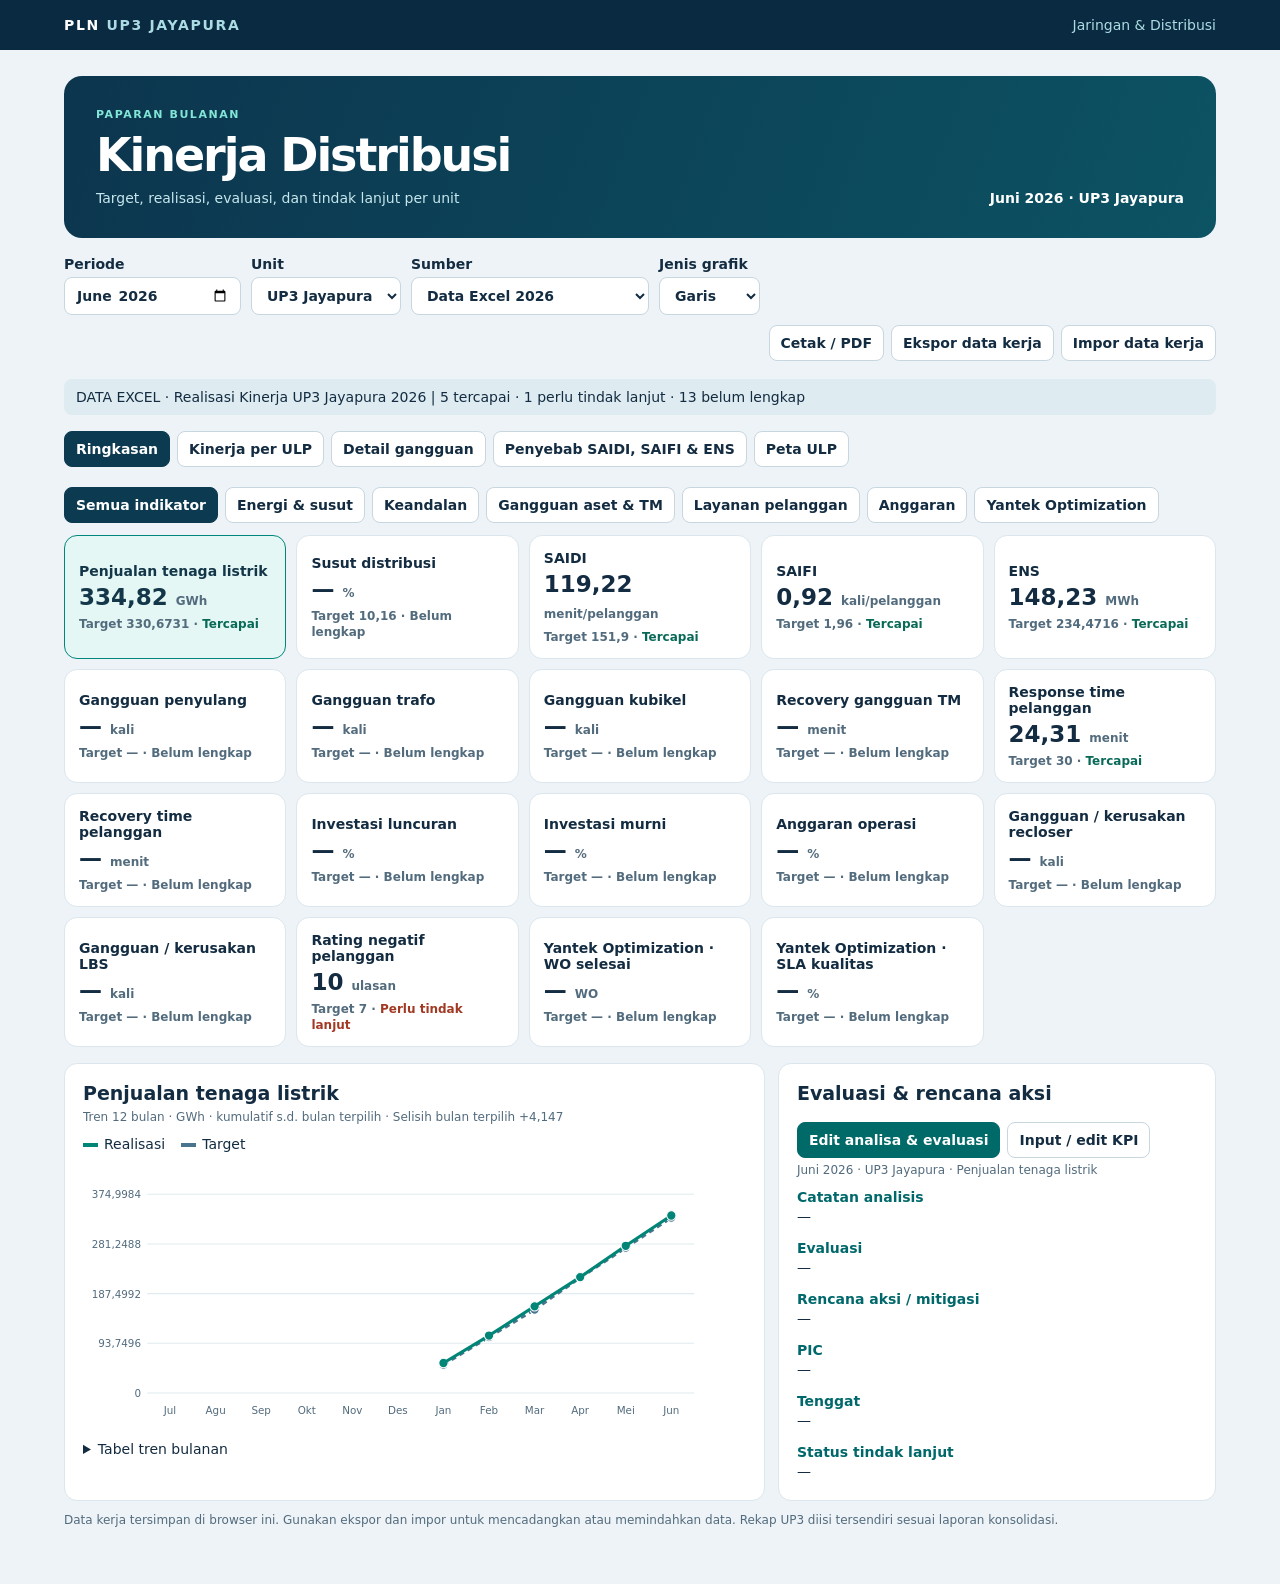
==== commit 9a9a46b7: "DATA-3" ====
--- a/index.html
+++ b/index.html
@@ -12,7 +12,7 @@
 <body>
 <header><strong>PLN <span>UP3 JAYAPURA</span></strong><span>Jaringan &amp; Distribusi</span></header>
 <main><section class="hero"><div><div class="eyebrow">PAPARAN BULANAN</div><h1>Kinerja Distribusi</h1><p>Target, realisasi, evaluasi, dan tindak lanjut per unit</p></div><div id="heroPeriod" class="period" style="font-weight:700"></div></section>
-<section class="controls" aria-label="Filter paparan"><label>Periode<input id="month" type="month" min="2000-01" max="2099-12" value="2026-10" required></label><label>Unit<select id="unit"></select></label><label>Sumber<select id="source"><option value="demo">Data simulasi</option><option value="work">Data kerja</option></select></label><label id="chartControl">Jenis grafik<select id="chartType"><option value="line">Garis</option><option value="bar">Batang</option><option value="dot">Titik</option></select></label><div class="toolbar tools"><button id="print">Cetak / PDF</button><button id="export">Ekspor data kerja</button><button id="import">Impor data kerja</button><input id="file" type="file" accept=".json,application/json" hidden></div></section>
+<section class="controls" aria-label="Filter paparan"><label>Periode<input id="month" type="month" min="2000-01" max="2099-12" value="2026-06" required></label><label>Unit<select id="unit"></select></label><label>Sumber<select id="source"><option value="excel">Data Excel 2026</option><option value="work">Data kerja (Excel + edit)</option></select></label><label id="chartControl">Jenis grafik<select id="chartType"><option value="line">Garis</option><option value="bar">Batang</option><option value="dot">Titik</option></select></label><div class="toolbar tools"><button id="print">Cetak / PDF</button><button id="export">Ekspor data kerja</button><button id="import">Impor data kerja</button><input id="file" type="file" accept=".json,application/json" hidden></div></section>
 <div class="summary" id="summary" aria-live="polite"></div>
 <nav class="toolbar views" id="views" aria-label="Menu paparan">
 <button data-view="overview" aria-pressed="true">Ringkasan</button><button data-view="comparison" aria-pressed="false">Kinerja per ULP</button><button data-view="assets" aria-pressed="false">Detail gangguan</button><button data-view="causes" aria-pressed="false">Penyebab SAIDI, SAIFI &amp; ENS</button><button data-view="map" aria-pressed="false">Peta ULP</button>
@@ -51,30 +51,10 @@
 const units=['UP3 Jayapura','ULP Jayapura','ULP Abepura','ULP Sentani','ULP Arso','ULP Genyem','ULP Sarmi'];
 const groups=['Semua indikator','Energi & susut','Keandalan','Gangguan aset & TM','Layanan pelanggan','Anggaran','Yantek Optimization'];
 const notesFields=[['analysis','Catatan analisis'],['evaluation','Evaluasi'],['action','Rencana aksi / mitigasi'],['owner','PIC'],['deadline','Tenggat'],['status','Status tindak lanjut']];
-const actions=[
-'Validasi tren penjualan per segmen dan susun tindak lanjut untuk pelanggan dengan perubahan pemakaian terbesar.',
-'Rekonsiliasi neraca energi dan prioritaskan pemeriksaan titik ukur dengan selisih terbesar.',
-'Urutkan kejadian menurut menit-pelanggan padam dan evaluasi pemulihan pada segmen berdampak terbesar.',
-'Identifikasi penyulang dengan gangguan berulang dan verifikasi hasil perbaikan pada periode berikutnya.',
-'Petakan kejadian penyumbang ENS terbesar dan evaluasi opsi pemulihan pasokan.',
-'Kaji log gangguan per penyulang dan prioritaskan inspeksi titik berulang.',
-'Cocokkan riwayat gangguan dengan pembebanan dan hasil inspeksi trafo.',
-'Verifikasi riwayat gangguan dan hasil pemeriksaan kubikel sebelum menetapkan prioritas pemeliharaan.',
-'Tinjau kronologi gangguan TM dan identifikasi tahap pemulihan yang paling lama.',
-'Bandingkan waktu penerimaan laporan dan waktu petugas tiba untuk menilai hambatan penugasan.',
-'Kelompokkan tiket berdasarkan durasi pemulihan dan kaji penyebab pada tiket terlama.',
-'Cocokkan jadwal penyelesaian pekerjaan luncuran dengan progres fisik dan dokumen pembayaran.',
-'Periksa kesesuaian jadwal kontrak, progres fisik, dan rencana pembayaran investasi murni.',
-'Rekonsiliasi realisasi biaya operasi dengan rencana periode dan tindak lanjuti deviasi utama.',
-'Tinjau pola gangguan recloser per merek, rating, dan lokasi untuk menentukan prioritas pemeriksaan.',
-'Periksa tren gangguan LBS per merek dan rating, lalu susun jadwal pemeriksaan sesuai hasil evaluasi.',
-'Kelompokkan ulasan negatif menurut keluhan pelanggan dan pantau penyelesaian tiket terkait.',
-'Bandingkan WO selesai dengan target per ULP dan evaluasi backlog per regu.',
-'Tinjau hasil verifikasi kualitas WO dan tindak lanjuti temuan berulang.'
-];
+const workbookRecords={"2026-01|UP3 Jayapura|sales":{"target":53.65462,"actual":56.65509},"2026-01|UP3 Jayapura|loss":{"target":10.35,"actual":10.678004934612893},"2026-01|UP3 Jayapura|saidi":{"target":25.3166666666667,"actual":14.93},"2026-01|UP3 Jayapura|saifi":{"target":0.326666666666667,"actual":0.17},"2026-01|UP3 Jayapura|ens":{"target":39.0786,"actual":13.488},"2026-01|UP3 Jayapura|negative":{"target":2,"actual":0},"2026-01|UP3 Jayapura|response":{"target":30,"actual":null},"2026-02|UP3 Jayapura|sales":{"target":105.6865,"actual":108.41868},"2026-02|UP3 Jayapura|loss":{"target":10.31,"actual":9.88713642429333},"2026-02|UP3 Jayapura|saidi":{"target":50.6333333333333,"actual":29.4},"2026-02|UP3 Jayapura|saifi":{"target":0.653333333333333,"actual":0.28},"2026-02|UP3 Jayapura|ens":{"target":78.1572,"actual":37.488},"2026-02|UP3 Jayapura|negative":{"target":4,"actual":3},"2026-02|UP3 Jayapura|response":{"target":30,"actual":29.06},"2026-03|UP3 Jayapura|sales":{"target":157.48692,"actual":163.55927},"2026-03|UP3 Jayapura|loss":{"target":10.26,"actual":9.946825577320553},"2026-03|UP3 Jayapura|saidi":{"target":75.95,"actual":42.13},"2026-03|UP3 Jayapura|saifi":{"target":0.98,"actual":0.4},"2026-03|UP3 Jayapura|ens":{"target":117.2358,"actual":54.28},"2026-03|UP3 Jayapura|negative":{"target":6,"actual":4},"2026-03|UP3 Jayapura|response":{"target":30,"actual":27.42},"2026-04|UP3 Jayapura|sales":{"target":217.74756,"actual":218.64385},"2026-04|UP3 Jayapura|loss":{"target":10.23,"actual":10.00301359260466},"2026-04|UP3 Jayapura|saidi":{"target":101.266666666667,"actual":58.66},"2026-04|UP3 Jayapura|saifi":{"target":1.30666666666667,"actual":0.5},"2026-04|UP3 Jayapura|ens":{"target":156.3144,"actual":70.61},"2026-04|UP3 Jayapura|negative":{"target":6,"actual":9},"2026-04|UP3 Jayapura|response":{"target":30,"actual":27.35},"2026-05|UP3 Jayapura|sales":{"target":274.22828,"actual":277.68},"2026-05|UP3 Jayapura|loss":{"target":10.2,"actual":9.865813185886983},"2026-05|UP3 Jayapura|saidi":{"target":126.583333333333,"actual":86.42},"2026-05|UP3 Jayapura|saifi":{"target":1.63333333333333,"actual":0.72},"2026-05|UP3 Jayapura|ens":{"target":195.393,"actual":103.23},"2026-05|UP3 Jayapura|negative":{"target":7,"actual":9},"2026-05|UP3 Jayapura|response":{"target":30,"actual":27.01},"2026-06|UP3 Jayapura|sales":{"target":330.67305,"actual":334.82},"2026-06|UP3 Jayapura|loss":{"target":10.16,"actual":null},"2026-06|UP3 Jayapura|saidi":{"target":151.9,"actual":119.22},"2026-06|UP3 Jayapura|saifi":{"target":1.96,"actual":0.9199999999999999},"2026-06|UP3 Jayapura|ens":{"target":234.4716,"actual":148.23000000000002},"2026-06|UP3 Jayapura|negative":{"target":7,"actual":10},"2026-06|UP3 Jayapura|response":{"target":30,"actual":24.31},"2026-07|UP3 Jayapura|sales":{"target":385.90759,"actual":null},"2026-07|UP3 Jayapura|loss":{"target":10.13,"actual":null},"2026-07|UP3 Jayapura|saidi":{"target":177.216666666667,"actual":null},"2026-07|UP3 Jayapura|saifi":{"target":2.28666666666667,"actual":null},"2026-07|UP3 Jayapura|ens":{"target":273.5502,"actual":null},"2026-07|UP3 Jayapura|negative":{"target":11,"actual":null},"2026-07|UP3 Jayapura|response":{"target":30,"actual":null},"2026-08|UP3 Jayapura|sales":{"target":444.04205,"actual":null},"2026-08|UP3 Jayapura|loss":{"target":10.09,"actual":null},"2026-08|UP3 Jayapura|saidi":{"target":202.533333333333,"actual":null},"2026-08|UP3 Jayapura|saifi":{"target":2.61333333333333,"actual":null},"2026-08|UP3 Jayapura|ens":{"target":312.6288,"actual":null},"2026-08|UP3 Jayapura|negative":{"target":12,"actual":null},"2026-08|UP3 Jayapura|response":{"target":30,"actual":null},"2026-09|UP3 Jayapura|sales":{"target":502.25945,"actual":null},"2026-09|UP3 Jayapura|loss":{"target":10.06,"actual":null},"2026-09|UP3 Jayapura|saidi":{"target":227.85,"actual":null},"2026-09|UP3 Jayapura|saifi":{"target":2.94,"actual":null},"2026-09|UP3 Jayapura|ens":{"target":351.7074,"actual":null},"2026-09|UP3 Jayapura|negative":{"target":12,"actual":null},"2026-09|UP3 Jayapura|response":{"target":30,"actual":null},"2026-10|UP3 Jayapura|sales":{"target":561.27877,"actual":null},"2026-10|UP3 Jayapura|loss":{"target":10.03,"actual":null},"2026-10|UP3 Jayapura|saidi":{"target":253.166666666667,"actual":null},"2026-10|UP3 Jayapura|saifi":{"target":3.26666666666667,"actual":null},"2026-10|UP3 Jayapura|ens":{"target":390.786,"actual":null},"2026-10|UP3 Jayapura|negative":{"target":12,"actual":null},"2026-10|UP3 Jayapura|response":{"target":30,"actual":null},"2026-11|UP3 Jayapura|sales":{"target":619.76097,"actual":null},"2026-11|UP3 Jayapura|loss":{"target":10.01,"actual":null},"2026-11|UP3 Jayapura|saidi":{"target":278.483333333333,"actual":null},"2026-11|UP3 Jayapura|saifi":{"target":3.59333333333333,"actual":null},"2026-11|UP3 Jayapura|ens":{"target":429.8646,"actual":null},"2026-11|UP3 Jayapura|negative":{"target":13,"actual":null},"2026-11|UP3 Jayapura|response":{"target":30,"actual":null},"2026-12|UP3 Jayapura|sales":{"target":679.40441,"actual":null},"2026-12|UP3 Jayapura|loss":{"target":9.98,"actual":null},"2026-12|UP3 Jayapura|saidi":{"target":303.8,"actual":null},"2026-12|UP3 Jayapura|saifi":{"target":3.92,"actual":null},"2026-12|UP3 Jayapura|ens":{"target":468.9432,"actual":null},"2026-12|UP3 Jayapura|negative":{"target":13,"actual":null},"2026-12|UP3 Jayapura|response":{"target":30,"actual":null},"2026-01|ULP Jayapura|sales":{"target":17.2092562094,"actual":17.60738},"2026-01|ULP Jayapura|loss":{"target":9.49358399451298,"actual":9.624048361929823},"2026-01|ULP Jayapura|saidi":{"target":27.25,"actual":43.377},"2026-01|ULP Jayapura|saifi":{"target":0.4,"actual":0.38},"2026-01|ULP Jayapura|ens":{"target":11.72,"actual":5.771},"2026-01|ULP Jayapura|negative":{"target":1,"actual":0},"2026-01|ULP Jayapura|response":{"target":30,"actual":null},"2026-02|ULP Jayapura|sales":{"target":33.7987802193,"actual":33.83529},"2026-02|ULP Jayapura|loss":{"target":9.45131175871691,"actual":8.266187040745189},"2026-02|ULP Jayapura|saidi":{"target":54.51,"actual":75.3},"2026-02|ULP Jayapura|saifi":{"target":0.8,"actual":0.597},"2026-02|ULP Jayapura|ens":{"target":23.45,"actual":15.298},"2026-02|ULP Jayapura|negative":{"target":1,"actual":0},"2026-02|ULP Jayapura|response":{"target":30,"actual":32.72},"2026-03|ULP Jayapura|sales":{"target":50.4692632675,"actual":50.48356},"2026-03|ULP Jayapura|loss":{"target":9.3998702626301,"actual":8.76329695930992},"2026-03|ULP Jayapura|saidi":{"target":81.76,"actual":94.12},"2026-03|ULP Jayapura|saifi":{"target":1.2,"actual":0.75},"2026-03|ULP Jayapura|ens":{"target":35.17,"actual":20.93},"2026-03|ULP Jayapura|negative":{"target":2,"actual":1},"2026-03|ULP Jayapura|response":{"target":30,"actual":31.68},"2026-04|ULP Jayapura|sales":{"target":69.5610013439,"actual":67.25804},"2026-04|ULP Jayapura|loss":{"target":9.36843261440425,"actual":9.227163128927536},"2026-04|ULP Jayapura|saidi":{"target":109.01,"actual":114.66},"2026-04|ULP Jayapura|saifi":{"target":1.6,"actual":0.94},"2026-04|ULP Jayapura|ens":{"target":46.89,"actual":25.61},"2026-04|ULP Jayapura|negative":{"target":2,"actual":3},"2026-04|ULP Jayapura|response":{"target":30,"actual":31.49},"2026-05|ULP Jayapura|sales":{"target":87.8169131544,"actual":85.63},"2026-05|ULP Jayapura|loss":{"target":9.33710578442589,"actual":8.816148349154998},"2026-05|ULP Jayapura|saidi":{"target":136.27,"actual":142.459},"2026-05|ULP Jayapura|saifi":{"target":2,"actual":1.176},"2026-05|ULP Jayapura|ens":{"target":58.62,"actual":31.086},"2026-05|ULP Jayapura|negative":{"target":2,"actual":3},"2026-05|ULP Jayapura|response":{"target":30,"actual":30.81},"2026-06|ULP Jayapura|sales":{"target":105.6927256298,"actual":103.45},"2026-06|ULP Jayapura|loss":{"target":9.29563401220276,"actual":null},"2026-06|ULP Jayapura|saidi":{"target":163.52,"actual":null},"2026-06|ULP Jayapura|saifi":{"target":2.39,"actual":null},"2026-06|ULP Jayapura|ens":{"target":70.34,"actual":null},"2026-06|ULP Jayapura|negative":{"target":2,"actual":3},"2026-06|ULP Jayapura|response":{"target":30,"actual":26.43},"2026-07|ULP Jayapura|sales":{"target":123.7296589184,"actual":null},"2026-07|ULP Jayapura|loss":{"target":9.26446002709693,"actual":null},"2026-07|ULP Jayapura|saidi":{"target":190.77,"actual":null},"2026-07|ULP Jayapura|saifi":{"target":2.79,"actual":null},"2026-07|ULP Jayapura|ens":{"target":82.07,"actual":null},"2026-07|ULP Jayapura|negative":{"target":3,"actual":null},"2026-07|ULP Jayapura|response":{"target":30,"actual":null},"2026-08|ULP Jayapura|sales":{"target":142.3107547034,"actual":null},"2026-08|ULP Jayapura|loss":{"target":9.22318943419027,"actual":null},"2026-08|ULP Jayapura|saidi":{"target":218.02,"actual":null},"2026-08|ULP Jayapura|saifi":{"target":3.19,"actual":null},"2026-08|ULP Jayapura|ens":{"target":93.79,"actual":null},"2026-08|ULP Jayapura|negative":{"target":3,"actual":null},"2026-08|ULP Jayapura|response":{"target":30,"actual":null},"2026-09|ULP Jayapura|sales":{"target":160.868654463,"actual":null},"2026-09|ULP Jayapura|loss":{"target":9.19193102844693,"actual":null},"2026-09|ULP Jayapura|saidi":{"target":245.28,"actual":null},"2026-09|ULP Jayapura|saifi":{"target":3.59,"actual":null},"2026-09|ULP Jayapura|ens":{"target":105.51,"actual":null},"2026-09|ULP Jayapura|negative":{"target":3,"actual":null},"2026-09|ULP Jayapura|response":{"target":30,"actual":null},"2026-10|ULP Jayapura|sales":{"target":179.7214043499,"actual":null},"2026-10|ULP Jayapura|loss":{"target":9.1607398858052,"actual":null},"2026-10|ULP Jayapura|saidi":{"target":272.53,"actual":null},"2026-10|ULP Jayapura|saifi":{"target":3.99,"actual":null},"2026-10|ULP Jayapura|ens":{"target":117.24,"actual":null},"2026-10|ULP Jayapura|negative":{"target":3,"actual":null},"2026-10|ULP Jayapura|response":{"target":30,"actual":null},"2026-11|ULP Jayapura|sales":{"target":198.4494099299,"actual":null},"2026-11|ULP Jayapura|loss":{"target":9.13957403292913,"actual":null},"2026-11|ULP Jayapura|saidi":{"target":299.78,"actual":null},"2026-11|ULP Jayapura|saifi":{"target":4.39,"actual":null},"2026-11|ULP Jayapura|ens":{"target":128.96,"actual":null},"2026-11|ULP Jayapura|negative":{"target":3,"actual":null},"2026-11|ULP Jayapura|response":{"target":30,"actual":null},"2026-12|ULP Jayapura|sales":{"target":217.3684120728,"actual":null},"2026-12|ULP Jayapura|loss":{"target":9.10837567106984,"actual":null},"2026-12|ULP Jayapura|saidi":{"target":327.04,"actual":null},"2026-12|ULP Jayapura|saifi":{"target":4.79,"actual":null},"2026-12|ULP Jayapura|ens":{"target":140.68,"actual":null},"2026-12|ULP Jayapura|negative":{"target":3,"actual":null},"2026-12|ULP Jayapura|response":{"target":30,"actual":null},"2026-01|ULP Abepura|sales":{"target":20.2501242222,"actual":21.70482},"2026-01|ULP Abepura|loss":{"target":9.53466297331218,"actual":9.73675013128721},"2026-01|ULP Abepura|saidi":{"target":33.16,"actual":6.43},"2026-01|ULP Abepura|saifi":{"target":0.4,"actual":0.095},"2026-01|ULP Abepura|ens":{"target":16.8,"actual":3.387},"2026-01|ULP Abepura|negative":{"target":1,"actual":0},"2026-01|ULP Abepura|response":{"target":30,"actual":null},"2026-02|ULP Abepura|sales":{"target":40.2351268092,"actual":41.59714},"2026-02|ULP Abepura|loss":{"target":9.49719524965456,"actual":9.16987921104768},"2026-02|ULP Abepura|saidi":{"target":66.32,"actual":21.299999999999997},"2026-02|ULP Abepura|saifi":{"target":0.81,"actual":0.225},"2026-02|ULP Abepura|ens":{"target":33.61,"actual":12.363},"2026-02|ULP Abepura|negative":{"target":1,"actual":0},"2026-02|ULP Abepura|response":{"target":30,"actual":32.03},"2026-03|ULP Abepura|sales":{"target":59.8185226289,"actual":62.90925},"2026-03|ULP Abepura|loss":{"target":9.45201335558459,"actual":9.202088810176985},"2026-03|ULP Abepura|saidi":{"target":99.48,"actual":38.7521},"2026-03|ULP Abepura|saifi":{"target":1.21,"actual":0.418},"2026-03|ULP Abepura|ens":{"target":50.41,"actual":21.89},"2026-03|ULP Abepura|negative":{"target":1,"actual":0},"2026-03|ULP Abepura|response":{"target":30,"actual":28.64},"2026-04|ULP Abepura|sales":{"target":82.6662290943,"actual":84.71336},"2026-04|ULP Abepura|loss":{"target":9.4241370516213,"actual":9.160275022321356},"2026-04|ULP Abepura|saidi":{"target":132.63,"actual":54.79},"2026-04|ULP Abepura|saifi":{"target":1.61,"actual":0.519},"2026-04|ULP Abepura|ens":{"target":67.22,"actual":27.6},"2026-04|ULP Abepura|negative":{"target":2,"actual":2},"2026-04|ULP Abepura|response":{"target":30,"actual":29.78},"2026-05|ULP Abepura|sales":{"target":103.9860700461,"actual":108.17},"2026-05|ULP Abepura|loss":{"target":9.39639697982713,"actual":9.117553152354867},"2026-05|ULP Abepura|saidi":{"target":165.79,"actual":83.53},"2026-05|ULP Abepura|saifi":{"target":2.01,"actual":0.69},"2026-05|ULP Abepura|ens":{"target":84.02,"actual":45.208},"2026-05|ULP Abepura|negative":{"target":2,"actual":2},"2026-05|ULP Abepura|response":{"target":30,"actual":29.1},"2026-06|ULP Abepura|sales":{"target":126.0885897819,"actual":130.42},"2026-06|ULP Abepura|loss":{"target":9.35982024525729,"actual":null},"2026-06|ULP Abepura|saidi":{"target":198.95,"actual":null},"2026-06|ULP Abepura|saifi":{"target":2.42,"actual":null},"2026-06|ULP Abepura|ens":{"target":100.82,"actual":null},"2026-06|ULP Abepura|negative":{"target":2,"actual":3},"2026-06|ULP Abepura|response":{"target":30,"actual":27.65},"2026-07|ULP Abepura|sales":{"target":146.5575222934,"actual":null},"2026-07|ULP Abepura|loss":{"target":9.33230064598335,"actual":null},"2026-07|ULP Abepura|saidi":{"target":232.11,"actual":null},"2026-07|ULP Abepura|saifi":{"target":2.82,"actual":null},"2026-07|ULP Abepura|ens":{"target":117.63,"actual":null},"2026-07|ULP Abepura|negative":{"target":3,"actual":null},"2026-07|ULP Abepura|response":{"target":30,"actual":null},"2026-08|ULP Abepura|sales":{"target":168.7923744234,"actual":null},"2026-08|ULP Abepura|loss":{"target":9.29600856822412,"actual":null},"2026-08|ULP Abepura|saidi":{"target":265.27,"actual":null},"2026-08|ULP Abepura|saifi":{"target":3.22,"actual":null},"2026-08|ULP Abepura|ens":{"target":134.43,"actual":null},"2026-08|ULP Abepura|negative":{"target":3,"actual":null},"2026-08|ULP Abepura|response":{"target":30,"actual":null},"2026-09|ULP Abepura|sales":{"target":190.9574977316,"actual":null},"2026-09|ULP Abepura|loss":{"target":9.26836890201422,"actual":null},"2026-09|ULP Abepura|saidi":{"target":298.43,"actual":null},"2026-09|ULP Abepura|saifi":{"target":3.62,"actual":null},"2026-09|ULP Abepura|ens":{"target":151.23,"actual":null},"2026-09|ULP Abepura|negative":{"target":3,"actual":null},"2026-09|ULP Abepura|response":{"target":30,"actual":null},"2026-10|ULP Abepura|sales":{"target":213.1772851487,"actual":null},"2026-10|ULP Abepura|loss":{"target":9.24081884622255,"actual":null},"2026-10|ULP Abepura|saidi":{"target":331.59,"actual":null},"2026-10|ULP Abepura|saifi":{"target":4.03,"actual":null},"2026-10|ULP Abepura|ens":{"target":168.04,"actual":null},"2026-10|ULP Abepura|negative":{"target":4,"actual":null},"2026-10|ULP Abepura|response":{"target":30,"actual":null},"2026-11|ULP Abepura|sales":{"target":235.5957119957,"actual":null},"2026-11|ULP Abepura|loss":{"target":9.22193611349611,"actual":null},"2026-11|ULP Abepura|saidi":{"target":364.75,"actual":null},"2026-11|ULP Abepura|saifi":{"target":4.43,"actual":null},"2026-11|ULP Abepura|ens":{"target":184.84,"actual":null},"2026-11|ULP Abepura|negative":{"target":4,"actual":null},"2026-11|ULP Abepura|response":{"target":30,"actual":null},"2026-12|ULP Abepura|sales":{"target":258.5870023395,"actual":null},"2026-12|ULP Abepura|loss":{"target":9.19437434075141,"actual":null},"2026-12|ULP Abepura|saidi":{"target":397.9,"actual":null},"2026-12|ULP Abepura|saifi":{"target":4.83,"actual":null},"2026-12|ULP Abepura|ens":{"target":201.65,"actual":null},"2026-12|ULP Abepura|negative":{"target":4,"actual":null},"2026-12|ULP Abepura|response":{"target":30,"actual":null},"2026-01|ULP Sentani|sales":{"target":10.1248938357,"actual":10.90103},"2026-01|ULP Sentani|loss":{"target":11.1785148872322,"actual":12.802037716014922},"2026-01|ULP Sentani|saidi":{"target":31.42,"actual":15.14},"2026-01|ULP Sentani|saifi":{"target":0.35,"actual":0.2481},"2026-01|ULP Sentani|ens":{"target":8.6,"actual":3.828},"2026-01|ULP Sentani|negative":{"target":1,"actual":0},"2026-01|ULP Sentani|response":{"target":30,"actual":null},"2026-02|ULP Sentani|sales":{"target":19.8540199589,"actual":20.86108},"2026-02|ULP Sentani|loss":{"target":11.1407925709138,"actual":12.039389100099521},"2026-02|ULP Sentani|saidi":{"target":62.84,"actual":28.74},"2026-02|ULP Sentani|saifi":{"target":0.7,"actual":0.32},"2026-02|ULP Sentani|ens":{"target":17.19,"actual":9.729},"2026-02|ULP Sentani|negative":{"target":1,"actual":3},"2026-02|ULP Sentani|response":{"target":30,"actual":22.03},"2026-03|ULP Sentani|sales":{"target":29.9087387623,"actual":31.81393},"2026-03|ULP Sentani|loss":{"target":11.0937632211249,"actual":11.08787986164488},"2026-03|ULP Sentani|saidi":{"target":94.26,"actual":38.035},"2026-03|ULP Sentani|saifi":{"target":1.05,"actual":0.419},"2026-03|ULP Sentani|ens":{"target":25.79,"actual":11.3},"2026-03|ULP Sentani|negative":{"target":2,"actual":3},"2026-03|ULP Sentani|response":{"target":30,"actual":20.42},"2026-04|ULP Sentani|sales":{"target":41.332444123,"actual":42.2489},"2026-04|ULP Sentani|loss":{"target":11.0657499331277,"actual":11.015886047096993},"2026-04|ULP Sentani|saidi":{"target":125.67,"actual":63.36},"2026-04|ULP Sentani|saifi":{"target":1.4,"actual":0.678},"2026-04|ULP Sentani|ens":{"target":34.39,"actual":16.48},"2026-04|ULP Sentani|negative":{"target":2,"actual":3},"2026-04|ULP Sentani|response":{"target":30,"actual":21.01},"2026-05|ULP Sentani|sales":{"target":52.2566425335,"actual":53.11},"2026-05|ULP Sentani|loss":{"target":11.0377314700439,"actual":11.078680713966106},"2026-05|ULP Sentani|saidi":{"target":157.09,"actual":109.79},"2026-05|ULP Sentani|saifi":{"target":1.75,"actual":0.98},"2026-05|ULP Sentani|ens":{"target":42.99,"actual":24.51},"2026-05|ULP Sentani|negative":{"target":2,"actual":3},"2026-05|ULP Sentani|response":{"target":30,"actual":20.98},"2026-06|ULP Sentani|sales":{"target":62.7867233194,"actual":63.77},"2026-06|ULP Sentani|loss":{"target":11.0002286870161,"actual":null},"2026-06|ULP Sentani|saidi":{"target":188.51,"actual":null},"2026-06|ULP Sentani|saifi":{"target":2.1,"actual":null},"2026-06|ULP Sentani|ens":{"target":51.58,"actual":null},"2026-06|ULP Sentani|negative":{"target":2,"actual":3},"2026-06|ULP Sentani|response":{"target":30,"actual":20.03},"2026-07|ULP Sentani|sales":{"target":73.5261439528,"actual":null},"2026-07|ULP Sentani|loss":{"target":10.9721153838677,"actual":null},"2026-07|ULP Sentani|saidi":{"target":219.93,"actual":null},"2026-07|ULP Sentani|saifi":{"target":2.45,"actual":null},"2026-07|ULP Sentani|ens":{"target":60.18,"actual":null},"2026-07|ULP Sentani|negative":{"target":3,"actual":null},"2026-07|ULP Sentani|response":{"target":30,"actual":null},"2026-08|ULP Sentani|sales":{"target":84.3949472431,"actual":null},"2026-08|ULP Sentani|loss":{"target":10.9345070334362,"actual":null},"2026-08|ULP Sentani|saidi":{"target":251.35,"actual":null},"2026-08|ULP Sentani|saifi":{"target":2.8,"actual":null},"2026-08|ULP Sentani|ens":{"target":68.78,"actual":null},"2026-08|ULP Sentani|negative":{"target":3,"actual":null},"2026-08|ULP Sentani|response":{"target":30,"actual":null},"2026-09|ULP Sentani|sales":{"target":95.1754854132,"actual":null},"2026-09|ULP Sentani|loss":{"target":10.9064379746981,"actual":null},"2026-09|ULP Sentani|saidi":{"target":282.77,"actual":null},"2026-09|ULP Sentani|saifi":{"target":3.15,"actual":null},"2026-09|ULP Sentani|ens":{"target":77.38,"actual":null},"2026-09|ULP Sentani|negative":{"target":3,"actual":null},"2026-09|ULP Sentani|response":{"target":30,"actual":null},"2026-10|ULP Sentani|sales":{"target":106.5871191844,"actual":null},"2026-10|ULP Sentani|loss":{"target":10.8783466299878,"actual":null},"2026-10|ULP Sentani|saidi":{"target":314.19,"actual":null},"2026-10|ULP Sentani|saifi":{"target":3.5,"actual":null},"2026-10|ULP Sentani|ens":{"target":85.97,"actual":null},"2026-10|ULP Sentani|negative":{"target":3,"actual":null},"2026-10|ULP Sentani|response":{"target":30,"actual":null},"2026-11|ULP Sentani|sales":{"target":117.7960518881,"actual":null},"2026-11|ULP Sentani|loss":{"target":10.8597977420278,"actual":null},"2026-11|ULP Sentani|saidi":{"target":345.6,"actual":null},"2026-11|ULP Sentani|saifi":{"target":3.85,"actual":null},"2026-11|ULP Sentani|ens":{"target":94.57,"actual":null},"2026-11|ULP Sentani|negative":{"target":3,"actual":null},"2026-11|ULP Sentani|response":{"target":30,"actual":null},"2026-12|ULP Sentani|sales":{"target":129.0288564863,"actual":null},"2026-12|ULP Sentani|loss":{"target":10.8317148390432,"actual":null},"2026-12|ULP Sentani|saidi":{"target":377.02,"actual":null},"2026-12|ULP Sentani|saifi":{"target":4.19,"actual":null},"2026-12|ULP Sentani|ens":{"target":103.17,"actual":null},"2026-12|ULP Sentani|negative":{"target":3,"actual":null},"2026-12|ULP Sentani|response":{"target":30,"actual":null},"2026-01|ULP Arso|sales":{"target":3.0358617866,"actual":3.27546},"2026-01|ULP Arso|loss":{"target":8.37293577505836,"actual":8.470489465359625},"2026-01|ULP Arso|saidi":{"target":3.24424244508273,"actual":0.822},"2026-01|ULP Arso|saifi":{"target":0.09,"actual":0.013},"2026-01|ULP Arso|ens":{"target":0.7,"actual":0.053},"2026-01|ULP Arso|negative":{"target":0,"actual":0},"2026-01|ULP Arso|response":{"target":30,"actual":null},"2026-02|ULP Arso|sales":{"target":5.9005811506,"actual":6.18746},"2026-02|ULP Arso|loss":{"target":8.33660450796593,"actual":8.839585633506388},"2026-02|ULP Arso|saidi":{"target":6.48848489016546,"actual":1.2899999999999998},"2026-02|ULP Arso|saifi":{"target":0.18,"actual":0.047},"2026-02|ULP Arso|ens":{"target":1.41,"actual":0.099},"2026-02|ULP Arso|negative":{"target":0,"actual":0},"2026-02|ULP Arso|response":{"target":30,"actual":28.95},"2026-03|ULP Arso|sales":{"target":8.8760722671,"actual":9.40215},"2026-03|ULP Arso|loss":{"target":8.28914284125579,"actual":8.99621102921156},"2026-03|ULP Arso|saidi":{"target":9.73272733524819,"actual":1.32},"2026-03|ULP Arso|saifi":{"target":0.27,"actual":0.047},"2026-03|ULP Arso|ens":{"target":2.11,"actual":0.099},"2026-03|ULP Arso|negative":{"target":0,"actual":0},"2026-03|ULP Arso|response":{"target":30,"actual":28.61},"2026-04|ULP Arso|sales":{"target":12.0967757719,"actual":12.53449},"2026-04|ULP Arso|loss":{"target":8.26224378718616,"actual":8.595308444121448},"2026-04|ULP Arso|saidi":{"target":12.9769697803309,"actual":2.289},"2026-04|ULP Arso|saifi":{"target":0.36,"actual":0.051},"2026-04|ULP Arso|ens":{"target":2.81,"actual":0.275},"2026-04|ULP Arso|negative":{"target":0,"actual":0},"2026-04|ULP Arso|response":{"target":30,"actual":29.12},"2026-05|ULP Arso|sales":{"target":15.0876527133,"actual":15.82},"2026-05|ULP Arso|loss":{"target":8.23513870368351,"actual":8.69968141313776},"2026-05|ULP Arso|saidi":{"target":16.2212122254136,"actual":10.54},"2026-05|ULP Arso|saifi":{"target":0.45,"actual":0.15},"2026-05|ULP Arso|ens":{"target":3.52,"actual":1.134},"2026-05|ULP Arso|negative":{"target":0,"actual":0},"2026-05|ULP Arso|response":{"target":30,"actual":29.11},"2026-06|ULP Arso|sales":{"target":18.3132410634,"actual":19.13},"2026-06|ULP Arso|loss":{"target":8.19806661828435,"actual":null},"2026-06|ULP Arso|saidi":{"target":19.4654546704964,"actual":null},"2026-06|ULP Arso|saifi":{"target":0.55,"actual":null},"2026-06|ULP Arso|ens":{"target":4.22,"actual":null},"2026-06|ULP Arso|negative":{"target":0,"actual":0},"2026-06|ULP Arso|response":{"target":30,"actual":26.42},"2026-07|ULP Arso|sales":{"target":21.3006742418,"actual":null},"2026-07|ULP Arso|loss":{"target":8.17042243347232,"actual":null},"2026-07|ULP Arso|saidi":{"target":22.7096971155791,"actual":null},"2026-07|ULP Arso|saifi":{"target":0.64,"actual":null},"2026-07|ULP Arso|ens":{"target":4.92,"actual":null},"2026-07|ULP Arso|negative":{"target":1,"actual":null},"2026-07|ULP Arso|response":{"target":30,"actual":null},"2026-08|ULP Arso|sales":{"target":24.8188666815,"actual":null},"2026-08|ULP Arso|loss":{"target":8.13269100505883,"actual":null},"2026-08|ULP Arso|saidi":{"target":25.9539395606618,"actual":null},"2026-08|ULP Arso|saifi":{"target":0.73,"actual":null},"2026-08|ULP Arso|ens":{"target":5.63,"actual":null},"2026-08|ULP Arso|negative":{"target":1,"actual":null},"2026-08|ULP Arso|response":{"target":30,"actual":null},"2026-09|ULP Arso|sales":{"target":27.6342546196,"actual":null},"2026-09|ULP Arso|loss":{"target":8.1053202623508,"actual":null},"2026-09|ULP Arso|saidi":{"target":29.1981820057446,"actual":null},"2026-09|ULP Arso|saifi":{"target":0.82,"actual":null},"2026-09|ULP Arso|ens":{"target":6.33,"actual":null},"2026-09|ULP Arso|negative":{"target":1,"actual":null},"2026-09|ULP Arso|response":{"target":30,"actual":null},"2026-10|ULP Arso|sales":{"target":31.1814350658,"actual":null},"2026-10|ULP Arso|loss":{"target":8.07776641517057,"actual":null},"2026-10|ULP Arso|saidi":{"target":32.4424244508273,"actual":null},"2026-10|ULP Arso|saifi":{"target":0.91,"actual":null},"2026-10|ULP Arso|ens":{"target":7.03,"actual":null},"2026-10|ULP Arso|negative":{"target":1,"actual":null},"2026-10|ULP Arso|response":{"target":30,"actual":null},"2026-11|ULP Arso|sales":{"target":34.4881593093,"actual":null},"2026-11|ULP Arso|loss":{"target":8.0605549426273,"actual":null},"2026-11|ULP Arso|saidi":{"target":35.68666689591,"actual":null},"2026-11|ULP Arso|saifi":{"target":1,"actual":null},"2026-11|ULP Arso|ens":{"target":7.74,"actual":null},"2026-11|ULP Arso|negative":{"target":1,"actual":null},"2026-11|ULP Arso|response":{"target":30,"actual":null},"2026-12|ULP Arso|sales":{"target":37.4810769551,"actual":null},"2026-12|ULP Arso|loss":{"target":8.03304010004637,"actual":null},"2026-12|ULP Arso|saidi":{"target":38.9309093409927,"actual":null},"2026-12|ULP Arso|saifi":{"target":1.09,"actual":null},"2026-12|ULP Arso|ens":{"target":8.44,"actual":null},"2026-12|ULP Arso|negative":{"target":1,"actual":null},"2026-12|ULP Arso|response":{"target":30,"actual":null},"2026-01|ULP Genyem|sales":{"target":1.515127557,"actual":1.48075},"2026-01|ULP Genyem|loss":{"target":8.63419492507447,"actual":7.805454739245625},"2026-01|ULP Genyem|saidi":{"target":3.62849785815524,"actual":0.0359},"2026-01|ULP Genyem|saifi":{"target":0.100791607170979,"actual":0.004},"2026-01|ULP Genyem|ens":{"target":0.7,"actual":0.01},"2026-01|ULP Genyem|negative":{"target":0,"actual":0},"2026-01|ULP Genyem|response":{"target":30,"actual":null},"2026-02|ULP Genyem|sales":{"target":2.6818313088,"actual":2.77048},"2026-02|ULP Genyem|loss":{"target":8.61895611821822,"actual":7.201912173785336},"2026-02|ULP Genyem|saidi":{"target":7.25699571631048,"actual":0.048},"2026-02|ULP Genyem|saifi":{"target":0.201583214341958,"actual":0.004},"2026-02|ULP Genyem|ens":{"target":1.41,"actual":0.01},"2026-02|ULP Genyem|negative":{"target":0,"actual":0},"2026-02|ULP Genyem|response":{"target":30,"actual":40.16},"2026-03|ULP Genyem|sales":{"target":3.7431092374,"actual":4.17087},"2026-03|ULP Genyem|loss":{"target":8.58923450320395,"actual":7.710634754601513},"2026-03|ULP Genyem|saidi":{"target":10.8854935744657,"actual":0.11},"2026-03|ULP Genyem|saifi":{"target":0.302374821512937,"actual":0.004},"2026-03|ULP Genyem|ens":{"target":2.11,"actual":0.01},"2026-03|ULP Genyem|negative":{"target":0,"actual":0},"2026-03|ULP Genyem|response":{"target":30,"actual":36.29},"2026-04|ULP Genyem|sales":{"target":5.5428975909,"actual":5.52101},"2026-04|ULP Genyem|loss":{"target":8.5782635224466,"actual":7.959502284498809},"2026-04|ULP Genyem|saidi":{"target":14.513991432621,"actual":15.41},"2026-04|ULP Genyem|saifi":{"target":0.403166428683916,"actual":0.03},"2026-04|ULP Genyem|ens":{"target":2.81,"actual":0.293},"2026-04|ULP Genyem|negative":{"target":0,"actual":1},"2026-04|ULP Genyem|response":{"target":30,"actual":39.12},"2026-05|ULP Genyem|sales":{"target":7.0015875375,"actual":6.91},"2026-05|ULP Genyem|loss":{"target":8.5663156066844,"actual":8.682549016481019},"2026-05|ULP Genyem|saidi":{"target":18.1424892907762,"actual":16.7},"2026-05|ULP Genyem|saifi":{"target":0.503958035854895,"actual":0.043},"2026-05|ULP Genyem|ens":{"target":3.52,"actual":0.504},"2026-05|ULP Genyem|negative":{"target":0,"actual":1},"2026-05|ULP Genyem|response":{"target":30,"actual":36.7},"2026-06|ULP Genyem|sales":{"target":8.3700435015,"actual":8.35},"2026-06|ULP Genyem|loss":{"target":8.54644082454102,"actual":null},"2026-06|ULP Genyem|saidi":{"target":21.7709871489315,"actual":null},"2026-06|ULP Genyem|saifi":{"target":0.604749643025874,"actual":null},"2026-06|ULP Genyem|ens":{"target":4.22,"actual":null},"2026-06|ULP Genyem|negative":{"target":0,"actual":1},"2026-06|ULP Genyem|response":{"target":30,"actual":32.28},"2026-07|ULP Genyem|sales":{"target":9.6359603859,"actual":null},"2026-07|ULP Genyem|loss":{"target":8.53224744224173,"actual":null},"2026-07|ULP Genyem|saidi":{"target":25.3994850070867,"actual":null},"2026-07|ULP Genyem|saifi":{"target":0.705541250196853,"actual":null},"2026-07|ULP Genyem|ens":{"target":4.92,"actual":null},"2026-07|ULP Genyem|negative":{"target":1,"actual":null},"2026-07|ULP Genyem|response":{"target":30,"actual":null},"2026-08|ULP Genyem|sales":{"target":11.0340908812,"actual":null},"2026-08|ULP Genyem|loss":{"target":8.50960348606529,"actual":null},"2026-08|ULP Genyem|saidi":{"target":29.0279828652419,"actual":null},"2026-08|ULP Genyem|saifi":{"target":0.806332857367832,"actual":null},"2026-08|ULP Genyem|ens":{"target":5.63,"actual":null},"2026-08|ULP Genyem|negative":{"target":1,"actual":null},"2026-08|ULP Genyem|response":{"target":30,"actual":null},"2026-09|ULP Genyem|sales":{"target":12.8894519254,"actual":null},"2026-09|ULP Genyem|loss":{"target":8.49657944089619,"actual":null},"2026-09|ULP Genyem|saidi":{"target":32.6564807233972,"actual":null},"2026-09|ULP Genyem|saifi":{"target":0.90712446453881,"actual":null},"2026-09|ULP Genyem|ens":{"target":6.33,"actual":null},"2026-09|ULP Genyem|negative":{"target":1,"actual":null},"2026-09|ULP Genyem|response":{"target":30,"actual":null},"2026-10|ULP Genyem|sales":{"target":14.1721202255,"actual":null},"2026-10|ULP Genyem|loss":{"target":8.48275733937789,"actual":null},"2026-10|ULP Genyem|saidi":{"target":36.2849785815524,"actual":null},"2026-10|ULP Genyem|saifi":{"target":1.00791607170979,"actual":null},"2026-10|ULP Genyem|ens":{"target":7.03,"actual":null},"2026-10|ULP Genyem|negative":{"target":1,"actual":null},"2026-10|ULP Genyem|response":{"target":30,"actual":null},"2026-11|ULP Genyem|sales":{"target":15.390974968,"actual":null},"2026-11|ULP Genyem|loss":{"target":8.47847168047322,"actual":null},"2026-11|ULP Genyem|saidi":{"target":39.9134764397077,"actual":null},"2026-11|ULP Genyem|saifi":{"target":1.10870767888077,"actual":null},"2026-11|ULP Genyem|ens":{"target":7.74,"actual":null},"2026-11|ULP Genyem|negative":{"target":1,"actual":null},"2026-11|ULP Genyem|response":{"target":30,"actual":null},"2026-12|ULP Genyem|sales":{"target":17.1307579233,"actual":null},"2026-12|ULP Genyem|loss":{"target":8.46479300175293,"actual":null},"2026-12|ULP Genyem|saidi":{"target":43.5419742978629,"actual":null},"2026-12|ULP Genyem|saifi":{"target":1.20949928605175,"actual":null},"2026-12|ULP Genyem|ens":{"target":8.44,"actual":null},"2026-12|ULP Genyem|negative":{"target":1,"actual":null},"2026-12|ULP Genyem|response":{"target":30,"actual":null},"2026-01|ULP Sarmi|sales":{"target":1.519356389,"actual":1.68565},"2026-01|ULP Sarmi|loss":{"target":11.1785148872322,"actual":4.647191809192181},"2026-01|ULP Sarmi|saidi":{"target":2.18,"actual":0.28},"2026-01|ULP Sarmi|saifi":{"target":0.06,"actual":0.0052},"2026-01|ULP Sarmi|ens":{"target":0.55,"actual":0.01},"2026-01|ULP Sarmi|negative":{"target":0,"actual":0},"2026-01|ULP Sarmi|response":{"target":30,"actual":null},"2026-02|ULP Sarmi|sales":{"target":3.2161705531,"actual":3.16724},"2026-02|ULP Sarmi|loss":{"target":11.1407925709138,"actual":6.2662975517684725},"2026-02|ULP Sarmi|saidi":{"target":4.35,"actual":0.30600000000000005},"2026-02|ULP Sarmi|saifi":{"target":0.12,"actual":0.0052},"2026-02|ULP Sarmi|ens":{"target":1.09,"actual":0.01},"2026-02|ULP Sarmi|negative":{"target":0,"actual":0},"2026-02|ULP Sarmi|response":{"target":30,"actual":32.9},"2026-03|ULP Sarmi|sales":{"target":4.6712138368,"actual":4.7795},"2026-03|ULP Sarmi|loss":{"target":11.0937632211249,"actual":7.722169474946152},"2026-03|ULP Sarmi|saidi":{"target":6.53,"actual":0.652},"2026-03|ULP Sarmi|saifi":{"target":0.18,"actual":0.0117},"2026-03|ULP Sarmi|ens":{"target":1.64,"actual":0.01},"2026-03|ULP Sarmi|negative":{"target":0,"actual":0},"2026-03|ULP Sarmi|response":{"target":30,"actual":27.78},"2026-04|ULP Sarmi|sales":{"target":6.5482220759,"actual":6.36804},"2026-04|ULP Sarmi|loss":{"target":11.0657499331277,"actual":8.205082716179195},"2026-04|ULP Sarmi|saidi":{"target":8.7,"actual":1.05},"2026-04|ULP Sarmi|saifi":{"target":0.24,"actual":0.019},"2026-04|ULP Sarmi|ens":{"target":2.19,"actual":0.01},"2026-04|ULP Sarmi|negative":{"target":0,"actual":0},"2026-04|ULP Sarmi|response":{"target":30,"actual":32.88},"2026-05|ULP Sarmi|sales":{"target":8.0794140152,"actual":8.04},"2026-05|ULP Sarmi|loss":{"target":11.0377314700439,"actual":8.29990554347651},"2026-05|ULP Sarmi|saidi":{"target":10.88,"actual":21.475},"2026-05|ULP Sarmi|saifi":{"target":0.3,"actual":0.07},"2026-05|ULP Sarmi|ens":{"target":2.74,"actual":0.7},"2026-05|ULP Sarmi|negative":{"target":0,"actual":0},"2026-05|ULP Sarmi|response":{"target":30,"actual":31.42},"2026-06|ULP Sarmi|sales":{"target":9.421706704,"actual":9.71},"2026-06|ULP Sarmi|loss":{"target":11.0002286870161,"actual":null},"2026-06|ULP Sarmi|saidi":{"target":13.05,"actual":46.43},"2026-06|ULP Sarmi|saifi":{"target":0.36,"actual":0.2387},"2026-06|ULP Sarmi|ens":{"target":3.28,"actual":2.299},"2026-06|ULP Sarmi|negative":{"target":0,"actual":0},"2026-06|ULP Sarmi|response":{"target":30,"actual":27.7},"2026-07|ULP Sarmi|sales":{"target":11.1576402078,"actual":11.36},"2026-07|ULP Sarmi|loss":{"target":10.9721153838677,"actual":null},"2026-07|ULP Sarmi|saidi":{"target":15.23,"actual":null},"2026-07|ULP Sarmi|saifi":{"target":0.42,"actual":null},"2026-07|ULP Sarmi|ens":{"target":3.83,"actual":null},"2026-07|ULP Sarmi|negative":{"target":1,"actual":null},"2026-07|ULP Sarmi|response":{"target":30,"actual":null},"2026-08|ULP Sarmi|sales":{"target":12.6910260674,"actual":13.05},"2026-08|ULP Sarmi|loss":{"target":10.9345070334362,"actual":null},"2026-08|ULP Sarmi|saidi":{"target":17.41,"actual":null},"2026-08|ULP Sarmi|saifi":{"target":0.48,"actual":null},"2026-08|ULP Sarmi|ens":{"target":4.38,"actual":null},"2026-08|ULP Sarmi|negative":{"target":1,"actual":null},"2026-08|ULP Sarmi|response":{"target":30,"actual":null},"2026-09|ULP Sarmi|sales":{"target":14.7341058473,"actual":null},"2026-09|ULP Sarmi|loss":{"target":10.9064379746981,"actual":null},"2026-09|ULP Sarmi|saidi":{"target":19.58,"actual":null},"2026-09|ULP Sarmi|saifi":{"target":0.54,"actual":null},"2026-09|ULP Sarmi|ens":{"target":4.92,"actual":null},"2026-09|ULP Sarmi|negative":{"target":1,"actual":null},"2026-09|ULP Sarmi|response":{"target":30,"actual":null},"2026-10|ULP Sarmi|sales":{"target":16.4394060256,"actual":null},"2026-10|ULP Sarmi|loss":{"target":10.8783466299878,"actual":null},"2026-10|ULP Sarmi|saidi":{"target":21.76,"actual":null},"2026-10|ULP Sarmi|saifi":{"target":0.6,"actual":null},"2026-10|ULP Sarmi|ens":{"target":5.47,"actual":null},"2026-10|ULP Sarmi|negative":{"target":1,"actual":null},"2026-10|ULP Sarmi|response":{"target":30,"actual":null},"2026-11|ULP Sarmi|sales":{"target":18.0406619089,"actual":null},"2026-11|ULP Sarmi|loss":{"target":10.8597977420278,"actual":null},"2026-11|ULP Sarmi|saidi":{"target":23.93,"actual":null},"2026-11|ULP Sarmi|saifi":{"target":0.66,"actual":null},"2026-11|ULP Sarmi|ens":{"target":6.02,"actual":null},"2026-11|ULP Sarmi|negative":{"target":1,"actual":null},"2026-11|ULP Sarmi|response":{"target":30,"actual":null},"2026-12|ULP Sarmi|sales":{"target":19.808314223,"actual":null},"2026-12|ULP Sarmi|loss":{"target":10.8317148390432,"actual":null},"2026-12|ULP Sarmi|saidi":{"target":26.11,"actual":null},"2026-12|ULP Sarmi|saifi":{"target":0.72,"actual":null},"2026-12|ULP Sarmi|ens":{"target":6.57,"actual":null},"2026-12|ULP Sarmi|negative":{"target":1,"actual":null},"2026-12|ULP Sarmi|response":{"target":30,"actual":null}};
 const $=id=>document.getElementById(id), storageKey='jayapura-distribusi-v1';
 const esc=v=>String(v??'').replace(/[&<>"']/g,c=>({'&':'&amp;','<':'&lt;','>':'&gt;','"':'&quot;',"'":'&#39;'}[c]));
-const fmt=v=>v==null?'—':new Intl.NumberFormat('id-ID',{maximumFractionDigits:2}).format(v);
+const fmt=v=>v==null?'—':new Intl.NumberFormat('id-ID',{maximumFractionDigits:4}).format(v);
 const dateFmt=(value,style='long')=>new Intl.DateTimeFormat('id-ID',{month:style,year:'numeric',timeZone:'UTC'}).format(new Date(value+'-01T00:00:00Z'));
 let group=0, selected=0, db={};
 try{
@@ -82,7 +62,7 @@
  if(saved&&typeof saved==='object'&&!Array.isArray(saved))db=saved;
 }catch{}
 $('unit').innerHTML=units.map(u=>'<option>'+u+'</option>').join('');
-if(Object.keys(db).length)$('source').value='work';
+$('source').value='excel';
 let chartType='line';
 try{
  const preferred=localStorage.getItem(storageKey+'-chart');
@@ -99,17 +79,11 @@
 const integer=i=>['kali','ulasan','WO'].includes(indicators[i][2]);
 const capped=i=>['loss','yantek_sla'].includes(indicators[i][0]);
 const validMonth=m=>/^20\d\d-(0[1-9]|1[0-2])$/.test(m);
+const cumulativeIds=['sales','loss','saidi','saifi','ens','negative'];
 function values(m,i,u=$('unit').value){
- if($('source').value==='work')return db[key(m,u,indicators[i][0])]||{};
- if(!/^2026-(0[1-9]|10)$/.test(m))return {};
- const n=Number(m.slice(5)), unit=units.indexOf(u), meta=indicators[i];
- const scale=meta[0]==='yantek_wo'?[1,.25,.32,.18,.1,.09,.06][unit]:unit&&(integer(i)||[0,4].includes(i))?[1,.2,.25,.23,.13,.11,.08][unit]:1;
- const factor=budget(i)?(n+2)/12:1;
- const round=v=>integer(i)?Math.round(v):Math.round(v*100)/100;
- const target=meta[0]==='yantek_wo'&&unit===6?447:round(meta[4]*scale*factor);
- const simulated=round(target*(1+Math.sin(i*1.9+(budget(i)?0:n*.64)+unit*.71)*(meta[0]==='yantek_sla' ? .035 : .24)));
- const actual=capped(i)?Math.min(100,simulated):simulated;
- return {target,actual,analysis:'Realisasi simulasi '+fmt(actual)+' '+meta[2]+' dibanding target '+fmt(target)+' '+meta[2]+'.',evaluation:status({target,actual},i)==='Tercapai'?'Pertahankan pemantauan pada periode berikutnya.':'Telusuri sumber deviasi sebelum menetapkan prioritas tindak lanjut.',action:actions[i],owner:'Contoh · PIC indikator',deadline:'',status:'Direncanakan'};
+ const id=key(m,u,indicators[i][0]);
+ const base=workbookRecords[id]||{};
+ return $('source').value==='work'?{...base,...db[id]}:base;
 }
 function status(r,i){
  if(r.actual==null||r.target==null)return 'Belum lengkap';
@@ -160,9 +134,9 @@
  $('chartControl').style.display=['overview','comparison'].includes(view)?'':'none';
  const period=dateFmt(m)+' · '+$('unit').value;
  $('heroPeriod').textContent=period;
- const demo=$('source').value==='demo';
+ const working=$('source').value==='work';
  const statuses=indicators.map((_,i)=>status(values(m,i),i));
- $('summary').textContent=(demo?'SIMULASI · Angka dan catatan contoh':'DATA KERJA · Input pengguna')+'  |  '+statuses.filter(s=>s==='Tercapai').length+' tercapai · '+statuses.filter(s=>s==='Perlu tindak lanjut').length+' perlu tindak lanjut · '+statuses.filter(s=>s==='Belum lengkap').length+' belum lengkap';
+ $('summary').textContent=(working?'DATA KERJA · Excel dan perubahan di browser':'DATA EXCEL · Realisasi Kinerja UP3 Jayapura 2026')+'  |  '+statuses.filter(s=>s==='Tercapai').length+' tercapai · '+statuses.filter(s=>s==='Perlu tindak lanjut').length+' perlu tindak lanjut · '+statuses.filter(s=>s==='Belum lengkap').length+' belum lengkap';
  $('tabs').innerHTML=groups.map((g,i)=>'<button data-group="'+i+'" aria-pressed="'+(i===group)+'">'+g+'</button>').join('');
  $('tiles').innerHTML=indicators.map((meta,i)=>{
   if(group&&meta[5]!==group-1)return '';
@@ -171,7 +145,7 @@
  }).join('');
  const meta=indicators[selected], r=values(m,selected), delta=r.actual==null||r.target==null?null:r.actual-r.target;
  $('chartTitle').textContent=meta[1];
- $('chartSub').textContent='Tren 12 bulan · '+meta[2]+(budget(selected)?' · penyerapan kumulatif':'')+' · Selisih bulan terpilih '+(delta==null?'—':(delta>0?'+':'')+fmt(delta)+(meta[2]==='%'?' poin persentase':''));
+ $('chartSub').textContent='Tren 12 bulan · '+meta[2]+(budget(selected)?' · penyerapan kumulatif':cumulativeIds.includes(meta[0])?' · kumulatif s.d. bulan terpilih':'')+' · Selisih bulan terpilih '+(delta==null?'—':(delta>0?'+':'')+fmt(delta)+(meta[2]==='%'?' poin persentase':''));
  $('notePeriod').textContent=period+' · '+meta[1];
  $('notes').innerHTML=notesFields.map(([k,label])=>'<div><strong>'+label+'</strong><p>'+esc(r[k]||'—')+'</p></div>').join('');
  if(view==='overview')draw(m);else renderWorkspace(m);
@@ -187,7 +161,7 @@
  const m=$('month').value;if(!$('month').reportValidity()||!/^20\d\d-(0[1-9]|1[0-2])$/.test(m))return;
  const meta=indicators[selected], u=$('unit').value;
  notesOnly=onlyNotes;
- editKey=key(m,u,meta[0]);const r=db[editKey]||{};
+ editKey=key(m,u,meta[0]);const r={...workbookRecords[editKey],...db[editKey]};
  $('editTitle').textContent=(notesOnly?'Edit analisa & evaluasi · ':'Input data kerja · ')+meta[1];
  $('editPeriod').textContent=dateFmt(m)+' · '+u+(!notesOnly&&budget(selected)?' · masukkan persentase kumulatif penyerapan':'');
  const amount=(k,label)=>'<label>'+label+' ('+meta[2]+')<input name="'+k+'" type="number" min="0" step="'+(integer(selected)?1:'any')+'" '+(capped(selected)?'max="100"':'')+' value="'+esc(r[k])+'"></label>';
@@ -203,7 +177,9 @@
  try{persist({...db,[editKey]:{...db[editKey],...row}});$('source').value='work';$('dialog').close();render();if(notesOnly)$('summary').textContent+=' · Analisa dan evaluasi tersimpan'}catch{$('error').textContent='Data gagal disimpan. Periksa izin atau kapasitas penyimpanan browser.'}
 };
 $('export').onclick=()=>{
- const url=URL.createObjectURL(new Blob([JSON.stringify({version:1,records:db},null,2)],{type:'application/json'}));
+ const records={...workbookRecords};
+ for(const [id,row] of Object.entries(db))records[id]={...records[id],...row};
+ const url=URL.createObjectURL(new Blob([JSON.stringify({version:1,records},null,2)],{type:'application/json'}));
  const a=document.createElement('a');a.href=url;a.download='Data_Kinerja_UP3_Jayapura.json';a.click();setTimeout(()=>URL.revokeObjectURL(url),1000);
 };
 $('import').onclick=()=>$('file').click();
@@ -367,26 +343,7 @@
  '<p class="muted map-attribution"><a href="https://www.openstreetmap.org/copyright" target="_blank" rel="noopener">© OpenStreetMap contributors</a></p><div class="legend-key muted"><span><i class="dot good"></i>Tercapai</span><span><i class="dot bad"></i>Perlu tindak lanjut</span><span><i class="dot"></i>Belum lengkap</span></div><p class="muted">Pilih penanda untuk membuka tren dan catatan ULP.</p><div class="map-units">'+cards+'</div>';
 }
 function detailData(m,id){
- const i=findIndicator(id), r=values(m,i);
- if($('source').value==='work')return r.details??[];
- if(r.actual==null)return [];
- if(causeIds.includes(id)){
-  const examples=[
-   {outageType:'Tidak terencana',causeGroup:'Eksternal',causeCode:'E1',cause:'Pohon / vegetasi'},
-   {outageType:'Terencana',causeGroup:'Internal',causeCode:'I1',cause:'Komponen'},
-   {outageType:'Emergency',causeGroup:'Eksternal',causeCode:'E2',cause:'Alam / petir'},
-   {outageType:'Eksternal',upstream:'GI',causeGroup:'Eksternal',cause:'Gangguan GI'}
-  ];
-  let balance=Math.round(r.actual*100);
-  return examples.map((row,j)=>{
-   const amount=j===3?balance:Math.min(balance,Math.round(r.actual*[42,28,17][j]));
-   balance-=amount;
-   return {...row,contribution:amount/100,note:'Contoh kontribusi'};
-  });
- }
- if(r.actual===0)return [];
- const rating={feeder:['20 kV','20 kV'],transformer:['160 kVA','250 kVA'],cubicle:['630 A','400 A'],recloser:['630 A','800 A'],lbs:['630 A','400 A']}[id];
- return [Math.ceil(r.actual*.6),r.actual-Math.ceil(r.actual*.6)].filter(n=>n>0).map((count,j)=>({asset:'Aset simulasi '+(j+1),rating:rating[j],brand:'Merek contoh '+(j+1),date:m+'-0'+(j+3),cause:['Pohon / vegetasi','Komponen'][j],causeCode:['E1','I1'][j],...(id==='feeder'?{faultType:feederKinds[j]}:{}),count,note:'Contoh tindak lanjut'}));
+ return values(m,findIndicator(id)).details??[];
 }
 function aggregate(rows,groupBy,field){
  const totals=new Map();
